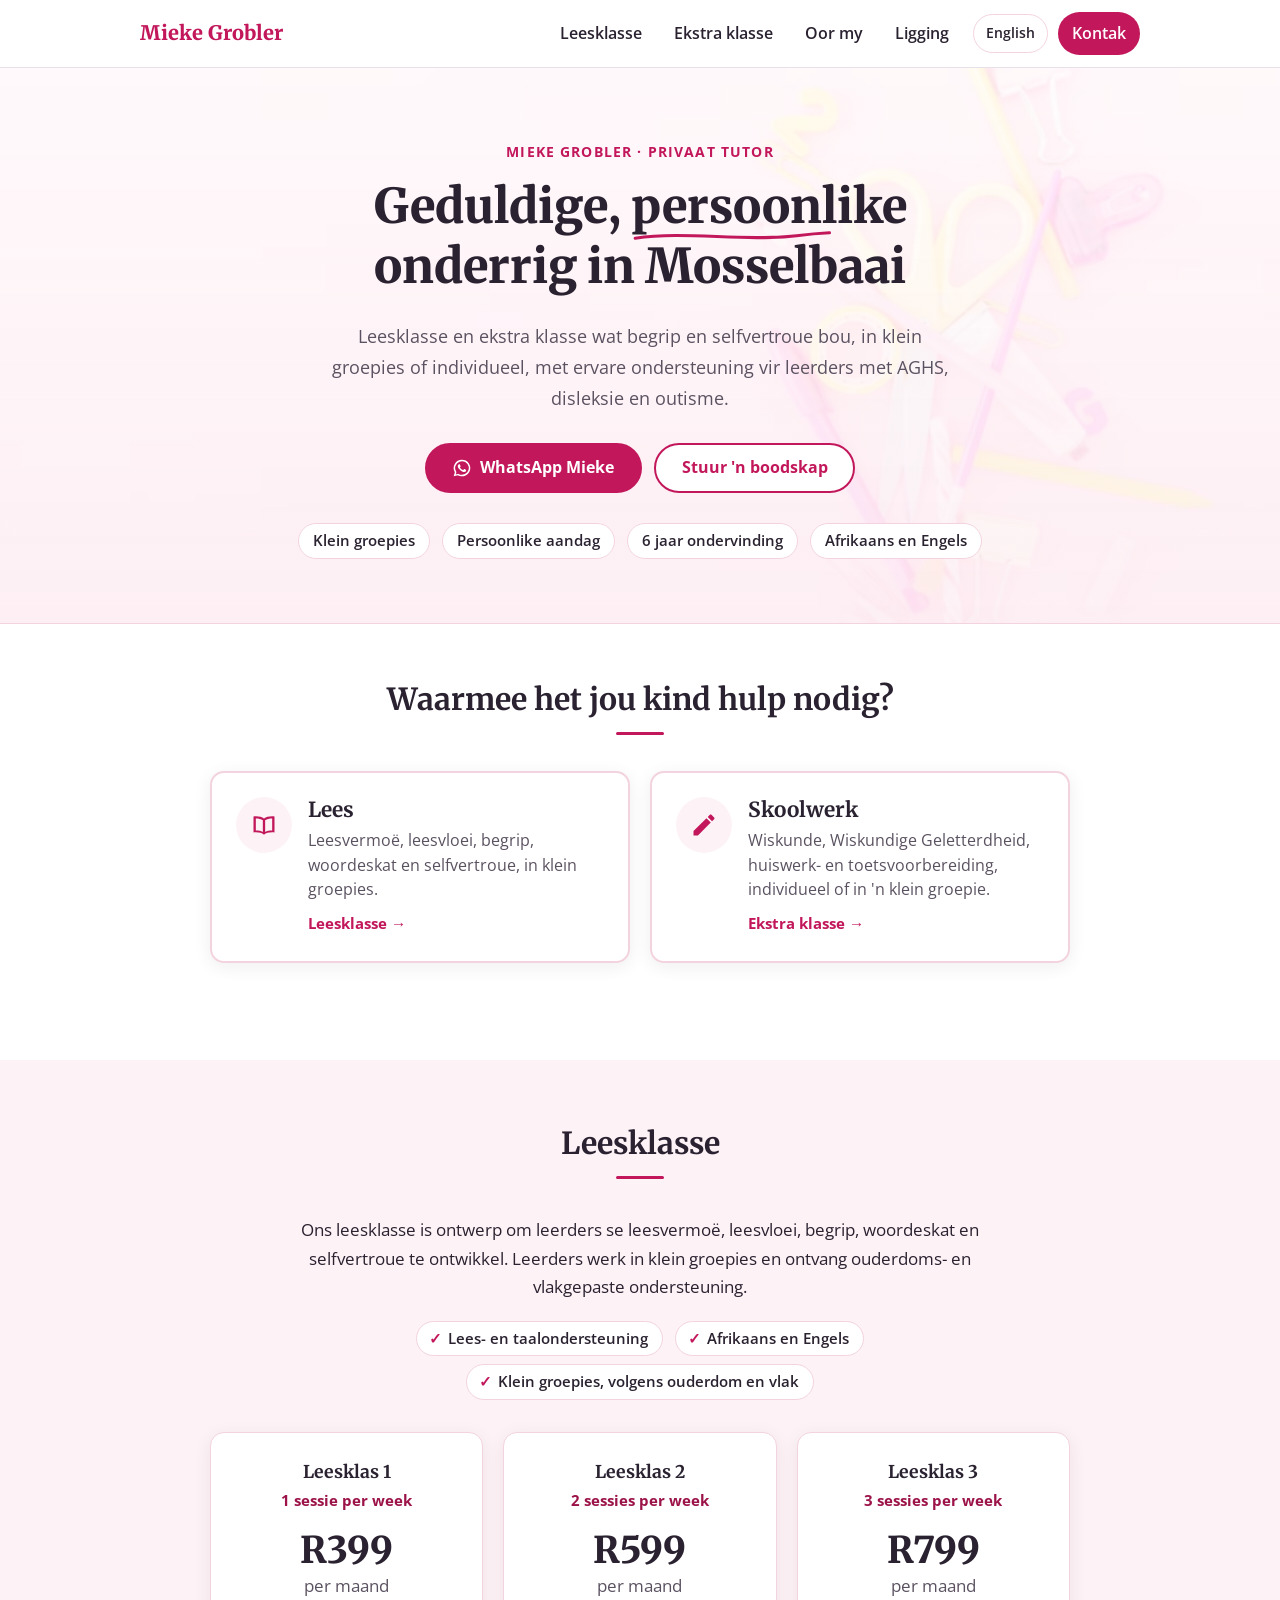
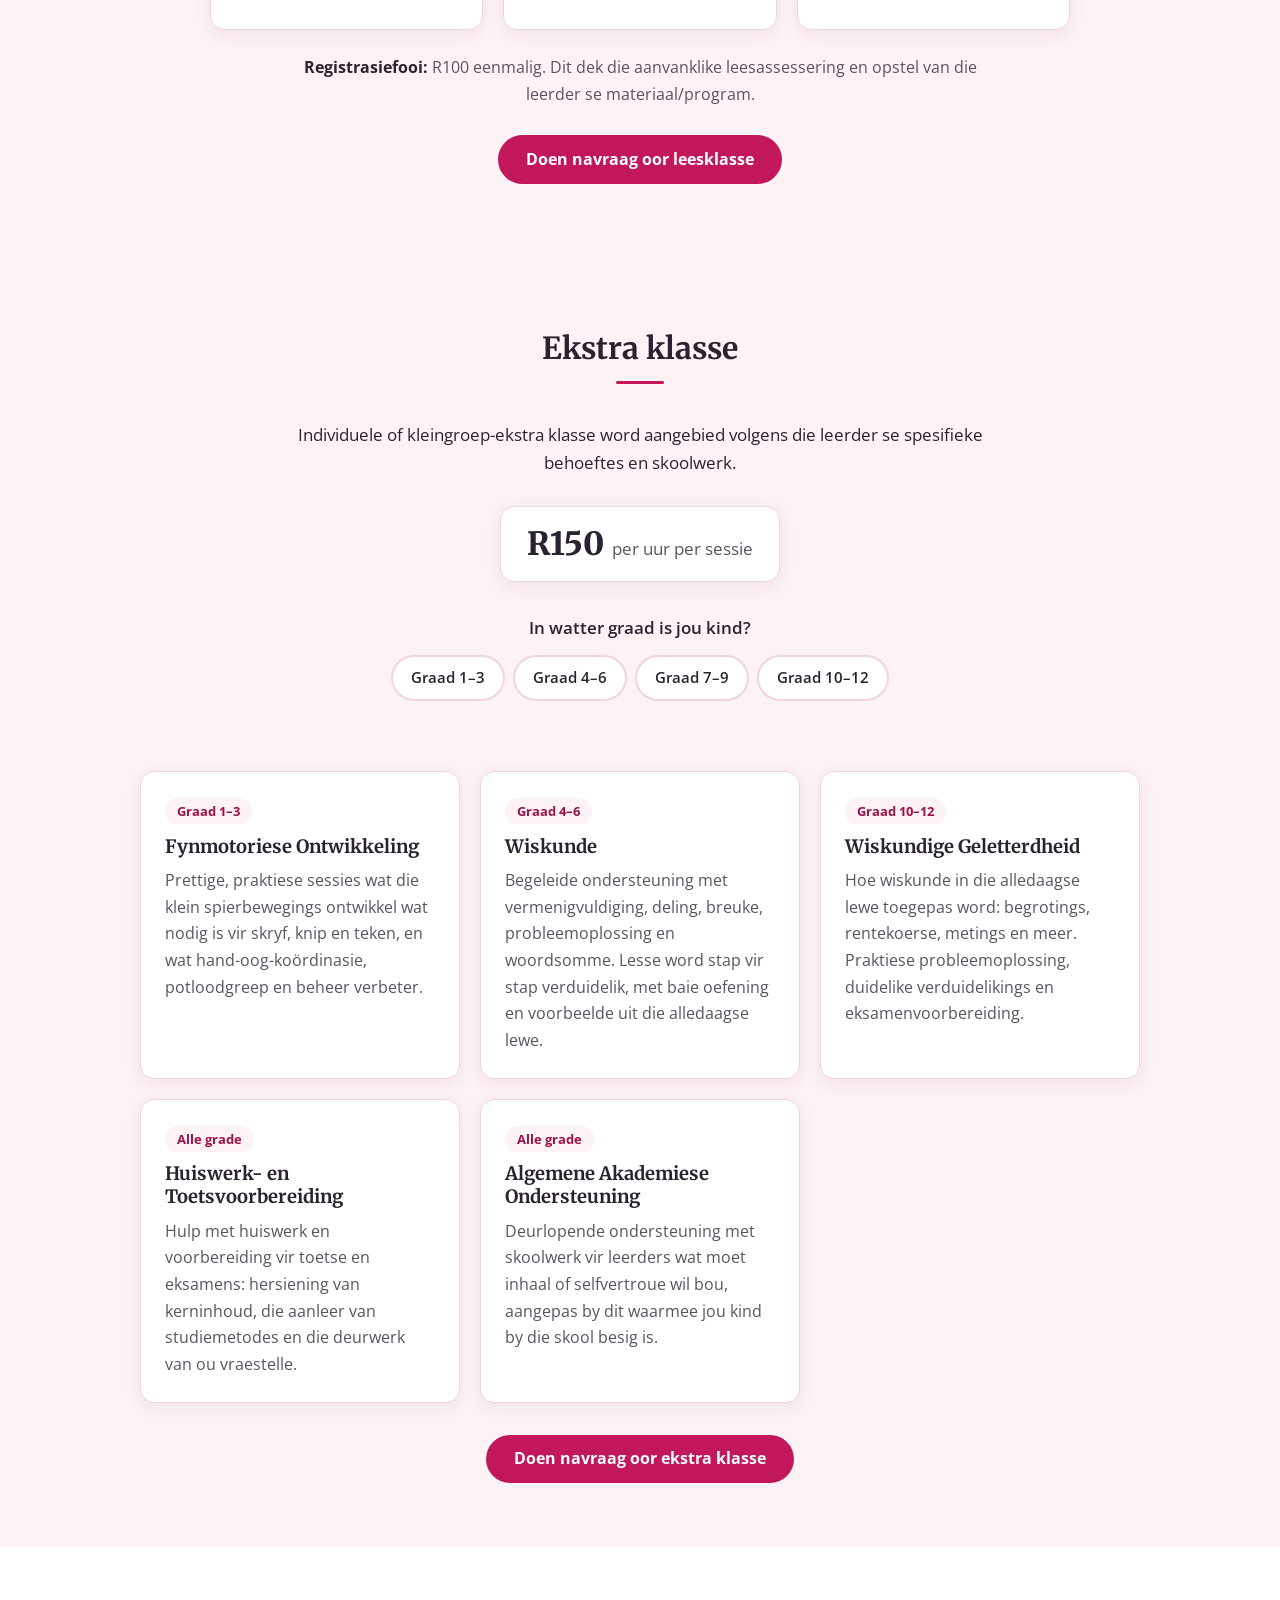
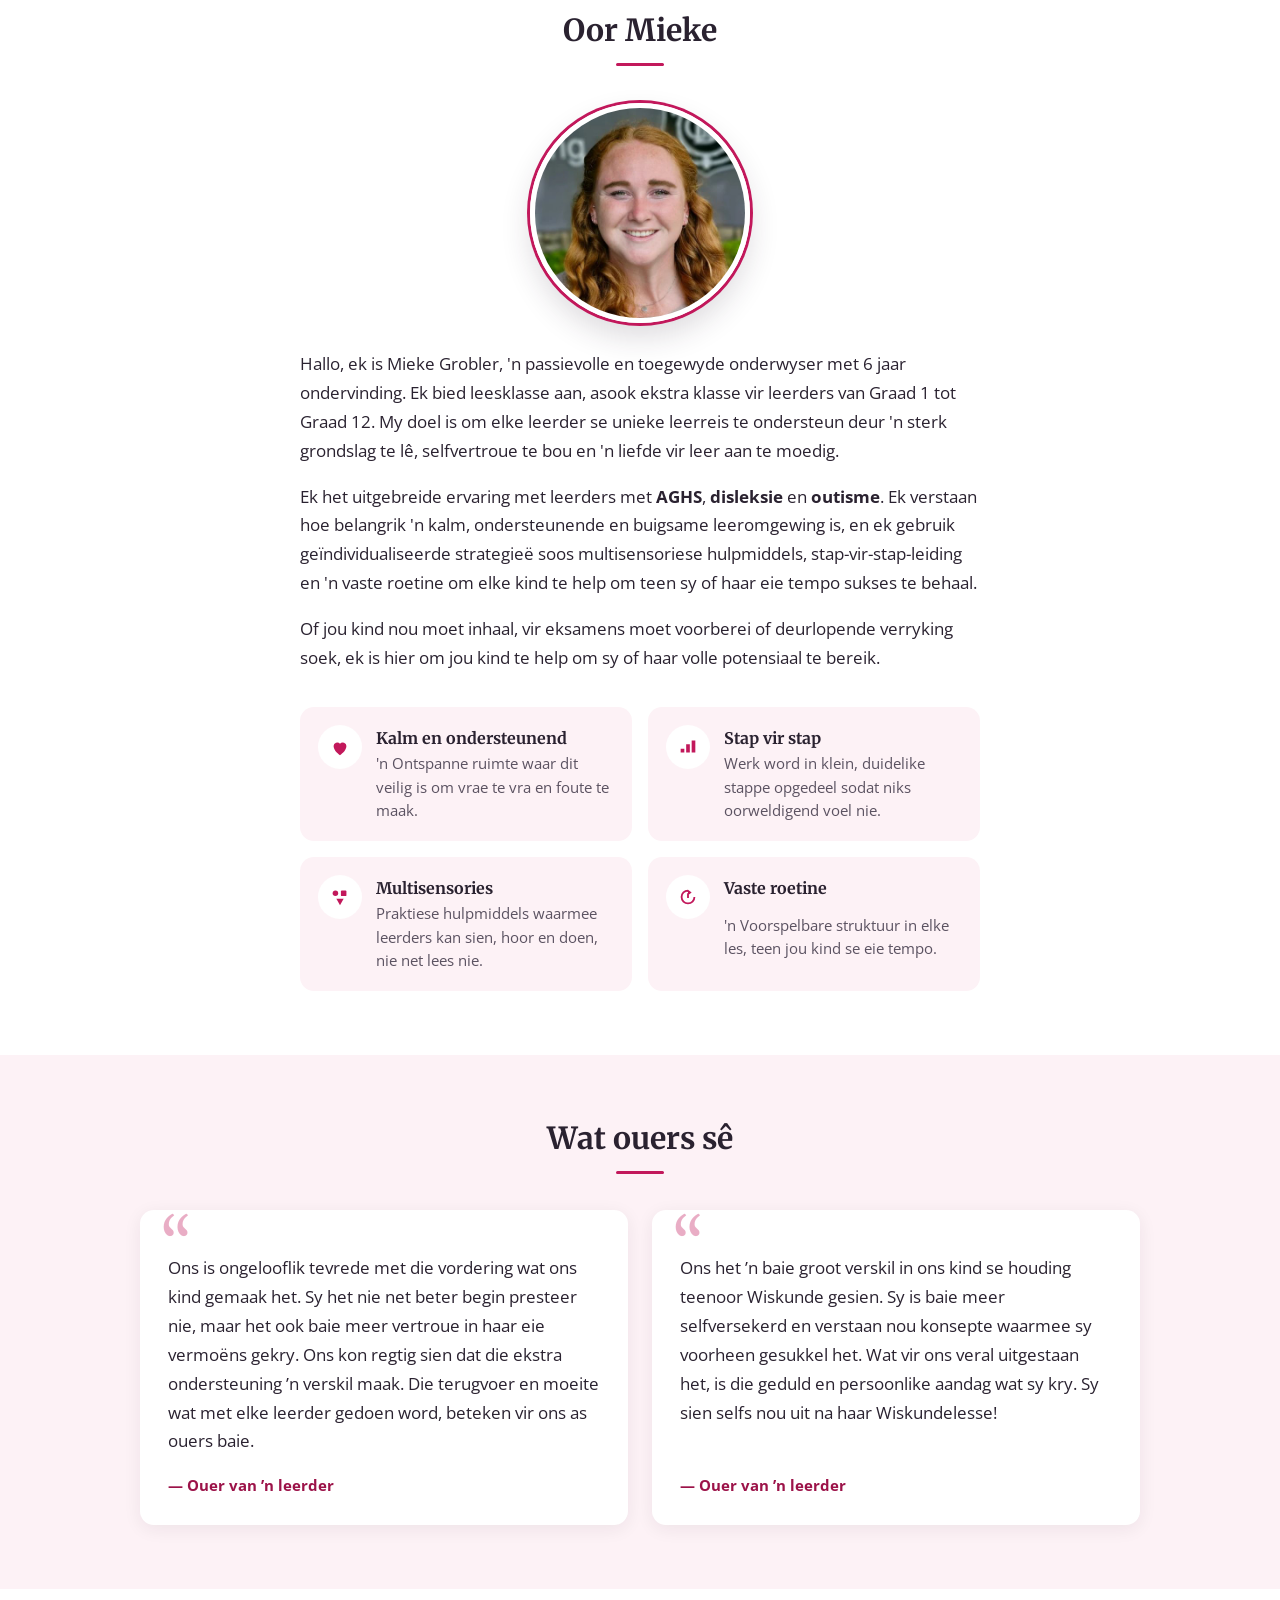
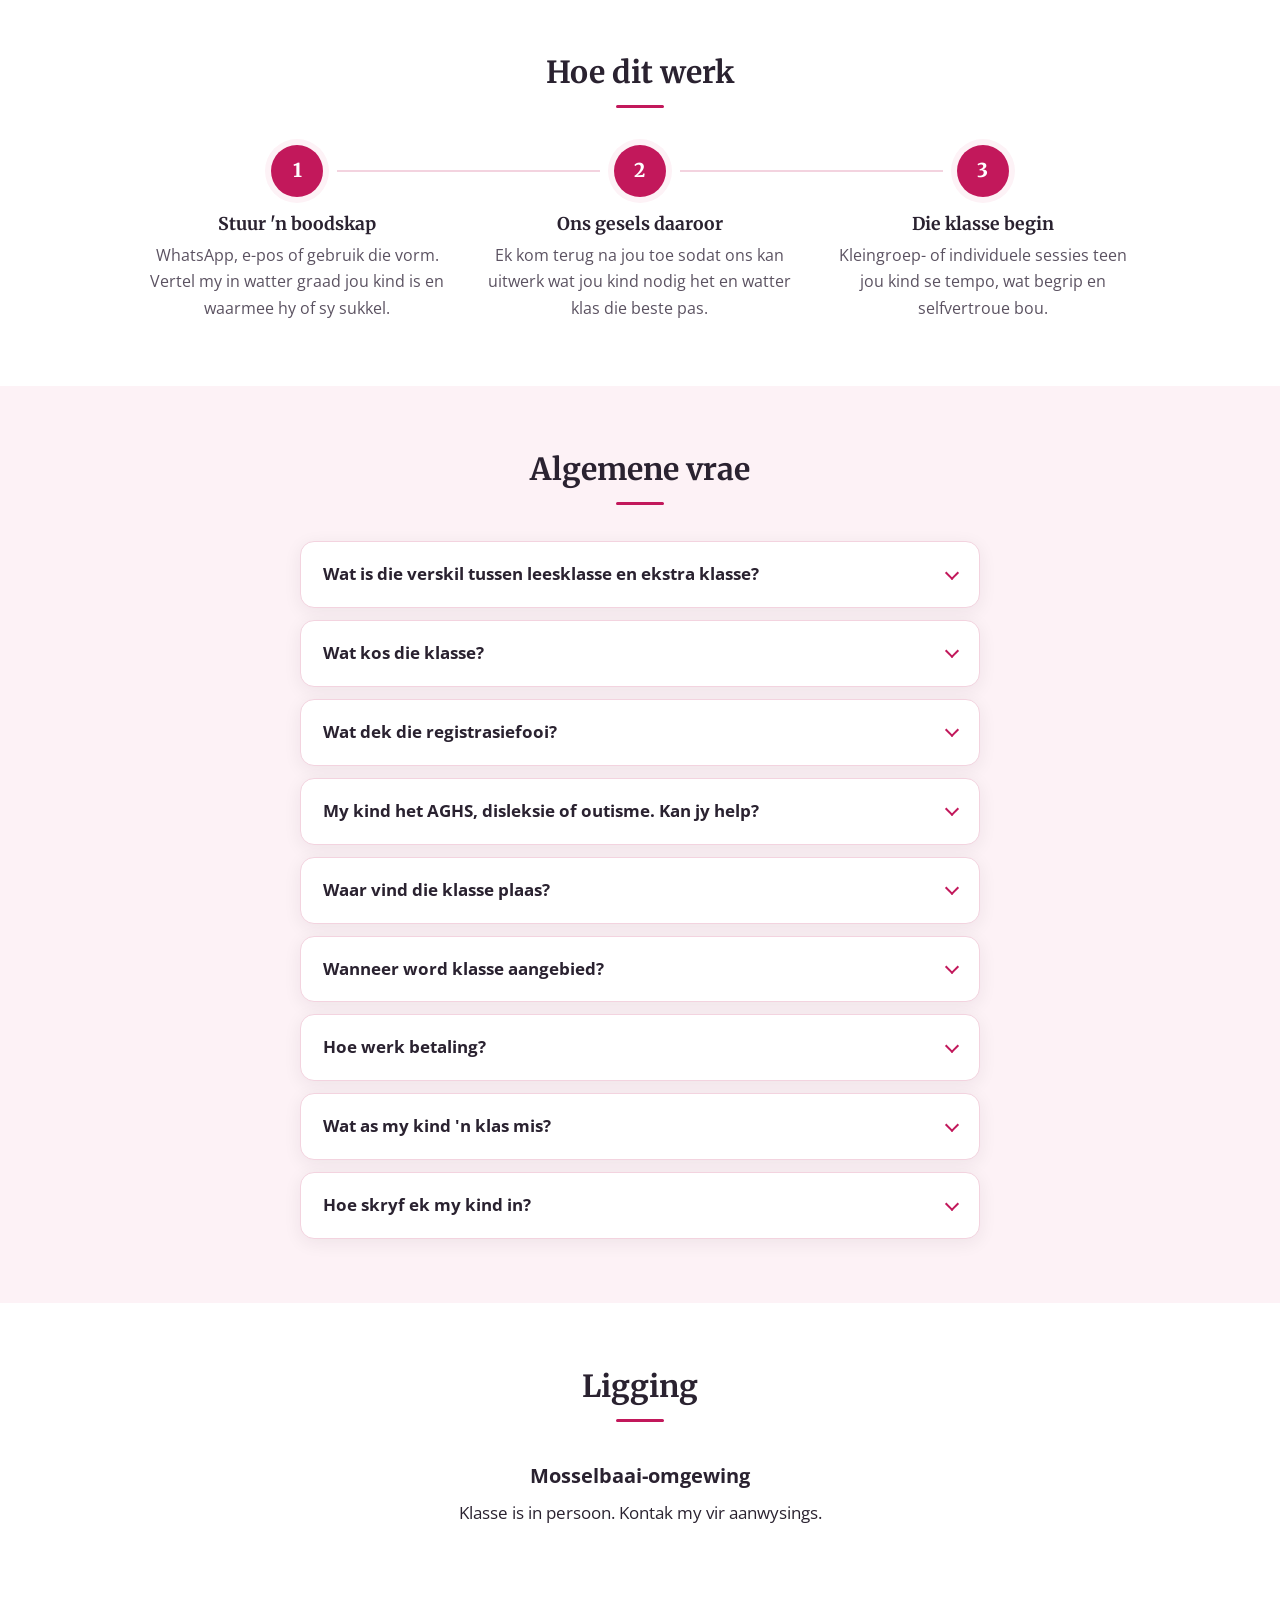
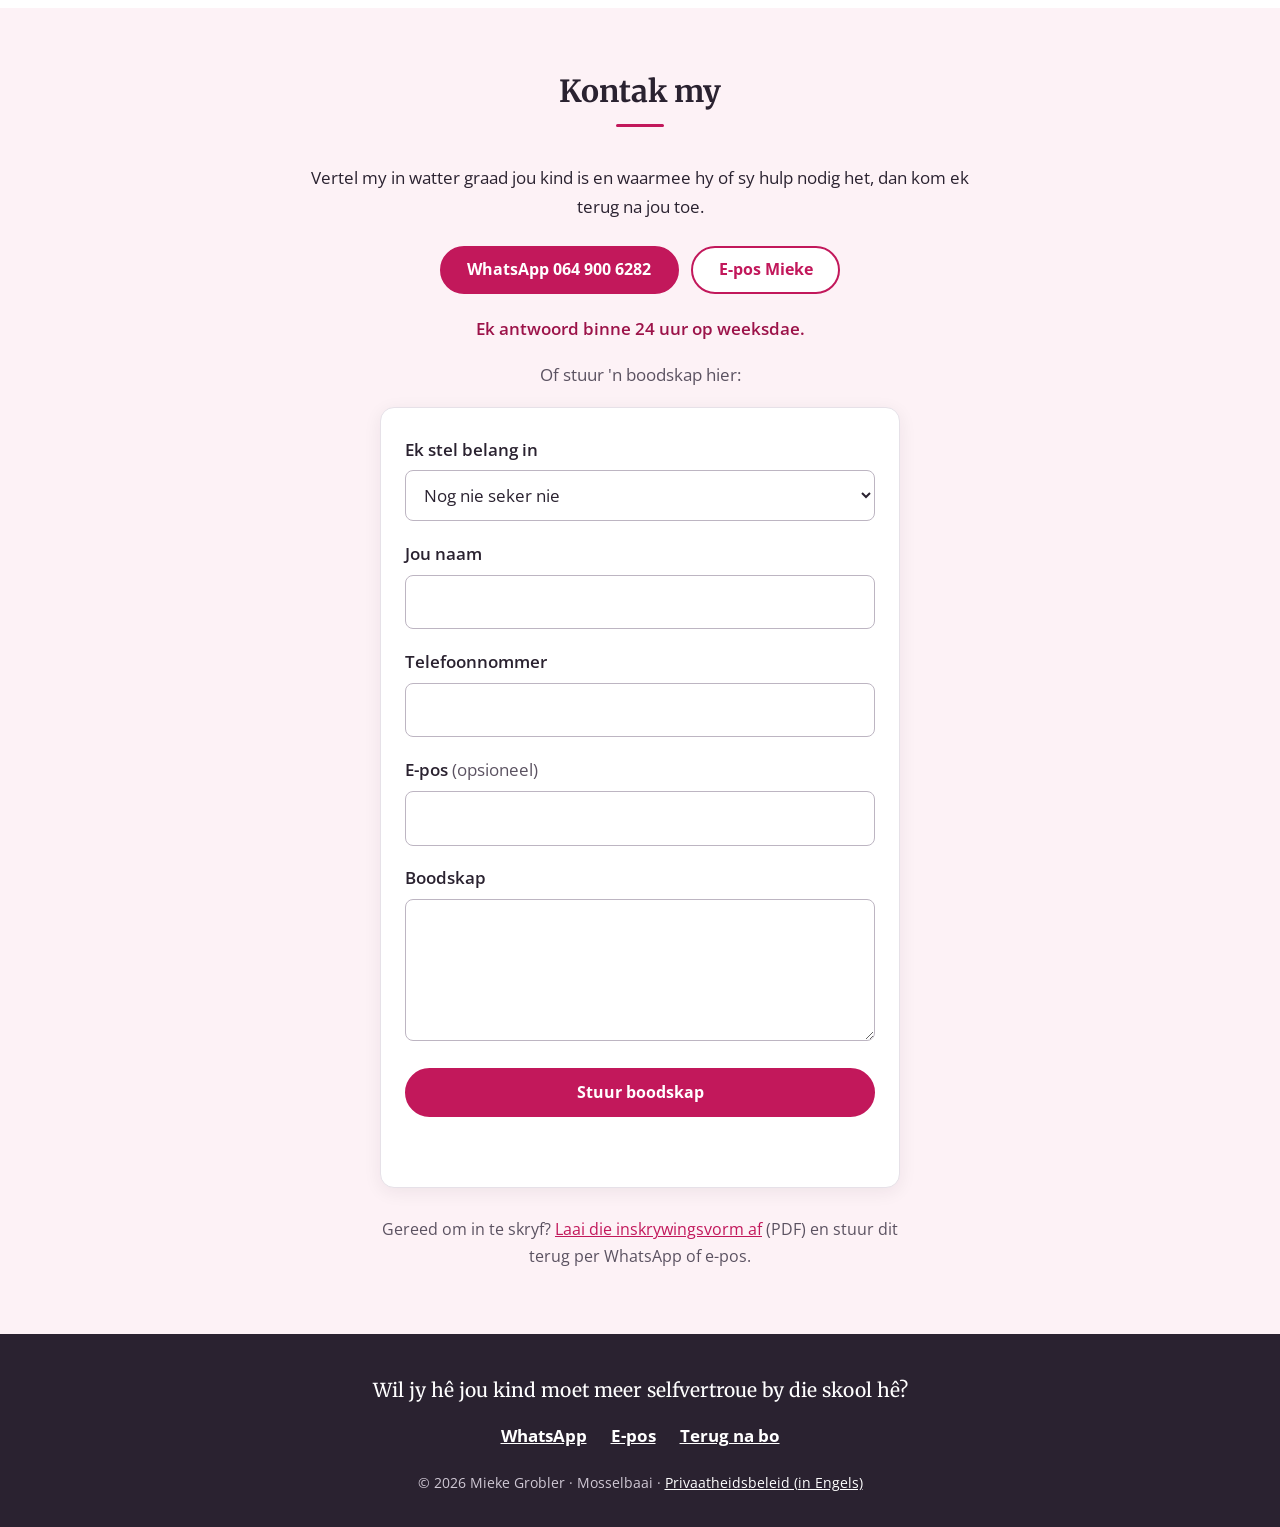
==== afrikaans.html @ 3e1ad32b "Rebuild site around reading classes and extra classes - Split services into reading classes and extr" ====
<!DOCTYPE html>
<html lang="af">
<head>
    <meta charset="UTF-8" />
    <meta name="viewport" content="width=device-width, initial-scale=1" />
    <title>Leesklasse en Ekstra Klasse in Mosselbaai | Mieke Grobler</title>
    <meta name="description" content="Leesklasse en ekstra klasse in Mosselbaai, in klein groepies of individueel: lees, Afrikaans, Engels, Wiskunde, Wiskundige Geletterdheid, huiswerk- en toetsvoorbereiding. Ervaring met AGHS, disleksie en outisme." />
    <meta property="og:type" content="website" />
    <meta property="og:title" content="Mieke Grobler | Leesklasse en Ekstra Klasse in Mosselbaai" />
    <meta property="og:description" content="Klein groepies, persoonlike aandag en leer met selfvertroue. Leesklasse vanaf R399 per maand, ekstra klasse R150 per uur." />
    <meta property="og:image" content="https://janvanriebeek.github.io/MiekeGroblerWebsite/mieke.jpg" />
    <meta property="og:locale" content="af_ZA" />
    <meta name="theme-color" content="#c2185b" />
    <script>document.documentElement.classList.add('js');</script>
    <link rel="preconnect" href="https://fonts.googleapis.com" />
    <link rel="preconnect" href="https://fonts.gstatic.com" crossorigin />
    <link href="https://fonts.googleapis.com/css2?family=Open+Sans:wght@400;600;700&family=Merriweather:wght@700;800&display=swap" rel="stylesheet" />
    <link rel="icon" href="data:image/svg+xml,%3Csvg xmlns='http://www.w3.org/2000/svg' viewBox='0 0 64 64'%3E%3Crect width='64' height='64' rx='14' fill='%23c2185b'/%3E%3Ctext x='32' y='45' font-family='Georgia,serif' font-size='38' font-weight='700' text-anchor='middle' fill='white'%3EM%3C/text%3E%3C/svg%3E" />
    <link rel="stylesheet" href="style.css" />
    <script type="application/ld+json">
    {
      "@context": "https://schema.org",
      "@type": "LocalBusiness",
      "name": "Mieke Grobler – Privaat Tutor",
      "description": "Leesklasse en ekstra klasse in Mosselbaai, met ondersteuning vir leerders met AGHS, disleksie en outisme.",
      "areaServed": "Mosselbaai",
      "address": { "@type": "PostalAddress", "addressLocality": "Mosselbaai", "addressRegion": "Wes-Kaap", "addressCountry": "ZA" },
      "telephone": "+27649006282",
      "email": "miekegrobler03@gmail.com",
      "image": "https://janvanriebeek.github.io/MiekeGroblerWebsite/mieke.jpg",
      "priceRange": "Ekstra klasse R150 per uur; leesklasse vanaf R399 per maand"
    }
    </script>
</head>
<body>

    <a class="skip-link" href="#main">Slaan oor na inhoud</a>

    <div id="notice" class="notice" role="status" hidden></div>

    <header class="site-header">
        <nav class="nav" aria-label="Hoof">
            <a class="nav-logo" href="#home">Mieke Grobler</a>
            <button class="nav-toggle" type="button" aria-expanded="false" aria-controls="nav-menu" aria-label="Kieslys">
                <span></span><span></span><span></span>
            </button>
            <ul id="nav-menu" class="nav-menu">
                <li><a href="#reading">Leesklasse</a></li>
                <li><a href="#extra">Ekstra klasse</a></li>
                <li><a href="#about">Oor my</a></li>
                <li><a href="#location">Ligging</a></li>
                <li><a class="lang-switch" href="index.html" lang="en" hreflang="en">English</a></li>
                <li><a class="nav-cta" href="#contact">Kontak</a></li>
            </ul>
        </nav>
    </header>

    <main id="main">

    <!-- Hero -->
    <section id="home" class="hero">
        <div class="hero-content">
            <p class="eyebrow hero-in">Mieke Grobler · Privaat Tutor</p>
            <h1 class="hero-in">Geduldige, <span class="mark">persoonlike<svg viewBox="0 0 200 12" preserveAspectRatio="none" aria-hidden="true"><path d="M3 8 C 40 2, 80 11, 120 6 S 180 4, 197 7" pathLength="1"/></svg></span> onderrig in Mosselbaai</h1>
            <p class="hero-lead hero-in">Leesklasse en ekstra klasse wat begrip en selfvertroue bou, in klein groepies of individueel, met ervare ondersteuning vir leerders met AGHS, disleksie en outisme.</p>
            <div class="hero-actions hero-in">
                <a class="btn btn-primary" data-wa href="https://wa.me/27649006282?text=Hallo%20Mieke%2C%20ek%20wil%20graag%20navraag%20doen%20oor%20klasse%20vir%20my%20kind." target="_blank" rel="noopener">
                    <svg class="icon" viewBox="0 0 24 24" aria-hidden="true"><path id="wa-path" fill="currentColor" d="M12 2a10 10 0 0 0-8.6 15.1L2 22l5-1.3A10 10 0 1 0 12 2Zm0 18.2a8.200 8.200 0 0 1-4.200-1.150l-.3-.18-3 .78.8-2.900-.2-.3A8.200 8.200 0 1 1 12 20.200Zm4.500-6.100c-.25-.120-1.460-.720-1.690-.800-.230-.080-.390-.120-.560.120-.160.250-.640.800-.780.970-.140.160-.290.180-.540.060a6.700 6.700 0 0 1-2-1.230 7.400 7.400 0 0 1-1.370-1.700c-.140-.250 0-.380.110-.500.110-.110.250-.290.370-.430.120-.140.160-.250.250-.410.080-.160.040-.310-.020-.430-.060-.120-.560-1.340-.760-1.840-.200-.480-.410-.420-.560-.420h-.480a.920.920 0 0 0-.660.310 2.800 2.800 0 0 0-.870 2.070c0 1.220.890 2.400 1.010 2.560.120.160 1.750 2.670 4.240 3.740.590.260 1.050.410 1.410.520.590.190 1.130.160 1.560.100.480-.070 1.460-.600 1.670-1.170.210-.580.210-1.070.140-1.170-.060-.110-.220-.170-.470-.290Z"/></svg>
                    WhatsApp Mieke
                </a>
                <a class="btn btn-secondary" href="#contact">Stuur 'n boodskap</a>
            </div>
            <ul class="hero-points hero-in">
                <li>Klein groepies</li>
                <li>Persoonlike aandag</li>
                <li>6 jaar ondervinding</li>
                <li>Afrikaans en Engels</li>
            </ul>
        </div>
    </section>

    <!-- Choose a path: reading classes or extra classes -->
    <section id="choose" class="section section-compact">
        <div class="container">
            <h2 class="reveal">Waarmee het jou kind hulp nodig?</h2>
            <div class="paths" role="group" aria-label="Waarmee het jou kind hulp nodig?">
                <button type="button" class="path reveal" data-path="reading" aria-pressed="false">
                    <span class="path-icon" aria-hidden="true"><svg viewBox="0 0 24 24"><path d="M12 6.500C10.300 5.200 8 4.500 5 4.500c-.800 0-1.500.100-2 .200v13.800c.500-.100 1.200-.200 2-.200 3 0 5.300.700 7 2 1.700-1.300 4-2 7-2 .800 0 1.500.100 2 .200V4.700c-.500-.100-1.200-.200-2-.200-3 0-5.300.700-7 2Zm-1 11.400c-1.600-.800-3.600-1.200-6-1.200V6.500c2.400 0 4.400.500 6 1.500v9.900Zm8-1.200c-2.400 0-4.400.400-6 1.200V8c1.600-1 3.600-1.500 6-1.500v10.200Z"/></svg></span>
                    <span class="path-title">Lees</span>
                    <span class="path-text">Leesvermoë, leesvloei, begrip, woordeskat en selfvertroue, in klein groepies.</span>
                    <span class="path-go">Leesklasse →</span>
                </button>
                <button type="button" class="path reveal" data-path="extra" aria-pressed="false">
                    <span class="path-icon" aria-hidden="true"><svg viewBox="0 0 24 24"><path d="M3 17.200V21h3.800L17.800 9.900l-3.700-3.700L3 17.200ZM20.700 7c.400-.400.400-1 0-1.400l-2.300-2.300c-.400-.400-1-.400-1.400 0l-1.800 1.800 3.700 3.700L20.700 7Z"/></svg></span>
                    <span class="path-title">Skoolwerk</span>
                    <span class="path-text">Wiskunde, Wiskundige Geletterdheid, huiswerk- en toetsvoorbereiding, individueel of in 'n klein groepie.</span>
                    <span class="path-go">Ekstra klasse →</span>
                </button>
            </div>
            <p class="paths-reset"><button type="button" id="path-reset" hidden>Wys albei opsies</button></p>
        </div>
    </section>

    <!-- Reading classes -->
    <section id="reading" class="section section-tint" data-service="reading">
        <div class="container">
            <h2 class="reveal">Leesklasse</h2>
            <div class="service-intro reveal">
                <p>Ons leesklasse is ontwerp om leerders se leesvermoë, leesvloei, begrip, woordeskat en selfvertroue te ontwikkel. Leerders werk in klein groepies en ontvang ouderdoms- en vlakgepaste ondersteuning.</p>
                <ul class="ticks">
                    <li>Lees- en taalondersteuning</li>
                    <li>Afrikaans en Engels</li>
                    <li>Klein groepies, volgens ouderdom en vlak</li>
                </ul>
            </div>
            <div class="plans">
                <article class="plan reveal">
                    <h3>Leesklas 1</h3>
                    <p class="plan-freq">1 sessie per week</p>
                    <p class="plan-price"><span class="price-amount">R399</span> per maand</p>
                </article>
                <article class="plan reveal">
                    <h3>Leesklas 2</h3>
                    <p class="plan-freq">2 sessies per week</p>
                    <p class="plan-price"><span class="price-amount">R599</span> per maand</p>
                </article>
                <article class="plan reveal">
                    <h3>Leesklas 3</h3>
                    <p class="plan-freq">3 sessies per week</p>
                    <p class="plan-price"><span class="price-amount">R799</span> per maand</p>
                </article>
            </div>
            <p class="fee-note reveal"><strong>Registrasiefooi:</strong> R100 eenmalig. Dit dek die aanvanklike leesassessering en opstel van die leerder se materiaal/program.</p>
            <p class="center"><a class="btn btn-primary" href="#contact" data-enquire="reading">Doen navraag oor leesklasse</a></p>
        </div>
    </section>

    <!-- Extra classes -->
    <section id="extra" class="section section-tint" data-service="extra">
        <div class="container">
            <h2 class="reveal">Ekstra klasse</h2>
            <div class="service-intro reveal">
                <p>Individuele of kleingroep-ekstra klasse word aangebied volgens die leerder se spesifieke behoeftes en skoolwerk.</p>
                <p class="rate"><span class="price-amount">R150</span> per uur per sessie</p>
            </div>
            <div class="grade-picker reveal" role="group" aria-label="Kies jou kind se graad">
                <p id="grade-prompt">In watter graad is jou kind?</p>
                <div class="grade-chips">
                    <button type="button" class="chip" data-grade="1-3" aria-pressed="false">Graad 1–3</button>
                    <button type="button" class="chip" data-grade="4-6" aria-pressed="false">Graad 4–6</button>
                    <button type="button" class="chip" data-grade="7-9" aria-pressed="false">Graad 7–9</button>
                    <button type="button" class="chip" data-grade="10-12" aria-pressed="false">Graad 10–12</button>
                </div>
                <p id="grade-result" class="grade-result" role="status" aria-live="polite"></p>
            </div>
            <div class="card-grid">
                <article class="card reveal" data-grades="1-3">
                    <p class="card-tag">Graad 1–3</p>
                    <h3>Fynmotoriese Ontwikkeling</h3>
                    <p>Prettige, praktiese sessies wat die klein spierbewegings ontwikkel wat nodig is vir skryf, knip en teken, en wat hand-oog-koördinasie, potloodgreep en beheer verbeter.</p>
                </article>
                <article class="card reveal" data-grades="4-6">
                    <p class="card-tag">Graad 4–6</p>
                    <h3>Wiskunde</h3>
                    <p>Begeleide ondersteuning met vermenigvuldiging, deling, breuke, probleemoplossing en woordsomme. Lesse word stap vir stap verduidelik, met baie oefening en voorbeelde uit die alledaagse lewe.</p>
                </article>
                <article class="card reveal" data-grades="10-12">
                    <p class="card-tag">Graad 10–12</p>
                    <h3>Wiskundige Geletterdheid</h3>
                    <p>Hoe wiskunde in die alledaagse lewe toegepas word: begrotings, rentekoerse, metings en meer. Praktiese probleemoplossing, duidelike verduidelikings en eksamenvoorbereiding.</p>
                </article>
                <article class="card reveal" data-grades="all">
                    <p class="card-tag">Alle grade</p>
                    <h3>Huiswerk- en Toetsvoorbereiding</h3>
                    <p>Hulp met huiswerk en voorbereiding vir toetse en eksamens: hersiening van kerninhoud, die aanleer van studiemetodes en die deurwerk van ou vraestelle.</p>
                </article>
                <article class="card reveal" data-grades="all">
                    <p class="card-tag">Alle grade</p>
                    <h3>Algemene Akademiese Ondersteuning</h3>
                    <p>Deurlopende ondersteuning met skoolwerk vir leerders wat moet inhaal of selfvertroue wil bou, aangepas by dit waarmee jou kind by die skool besig is.</p>
                </article>
            </div>
            <p class="center service-cta"><a class="btn btn-primary" href="#contact" data-enquire="extra">Doen navraag oor ekstra klasse</a></p>
        </div>
    </section>

    <!-- About -->
    <section id="about" class="section">
        <div class="container narrow">
            <h2 class="reveal">Oor Mieke</h2>
            <img class="about-photo reveal" src="mieke.jpg" alt="Mieke Grobler" width="220" height="220">
            <p class="reveal">Hallo, ek is Mieke Grobler, 'n passievolle en toegewyde onderwyser met 6 jaar ondervinding. Ek bied leesklasse aan, asook ekstra klasse vir leerders van Graad 1 tot Graad 12. My doel is om elke leerder se unieke leerreis te ondersteun deur 'n sterk grondslag te lê, selfvertroue te bou en 'n liefde vir leer aan te moedig.</p>
            <p class="reveal">Ek het uitgebreide ervaring met leerders met <strong>AGHS</strong>, <strong>disleksie</strong> en <strong>outisme</strong>. Ek verstaan hoe belangrik 'n kalm, ondersteunende en buigsame leeromgewing is, en ek gebruik geïndividualiseerde strategieë soos multisensoriese hulpmiddels, stap-vir-stap-leiding en 'n vaste roetine om elke kind te help om teen sy of haar eie tempo sukses te behaal.</p>
            <p class="reveal">Of jou kind nou moet inhaal, vir eksamens moet voorberei of deurlopende verryking soek, ek is hier om jou kind te help om sy of haar volle potensiaal te bereik.</p>
            <ul class="approach">
                <li class="reveal"><span class="approach-icon" aria-hidden="true"><svg viewBox="0 0 24 24"><path d="M12 21s-7-4.400-7-10a4 4 0 0 1 7-2.600A4 4 0 0 1 19 11c0 5.600-7 10-7 10Z"/></svg></span><strong>Kalm en ondersteunend</strong><span>'n Ontspanne ruimte waar dit veilig is om vrae te vra en foute te maak.</span></li>
                <li class="reveal"><span class="approach-icon" aria-hidden="true"><svg viewBox="0 0 24 24"><path d="M4 18h4v-4H4v4Zm6 0h4V9h-4v9Zm6 0h4V5h-4v13Z"/></svg></span><strong>Stap vir stap</strong><span>Werk word in klein, duidelike stappe opgedeel sodat niks oorweldigend voel nie.</span></li>
                <li class="reveal"><span class="approach-icon" aria-hidden="true"><svg viewBox="0 0 24 24"><circle cx="7" cy="8" r="3"/><rect x="13" y="5" width="6" height="6" rx="1"/><path d="M12 21l-4-7h8l-4 7Z"/></svg></span><strong>Multisensories</strong><span>Praktiese hulpmiddels waarmee leerders kan sien, hoor en doen, nie net lees nie.</span></li>
                <li class="reveal"><span class="approach-icon" aria-hidden="true"><svg viewBox="0 0 24 24"><path d="M12 4a8 8 0 1 0 8 8h-2a6 6 0 1 1-6-6V4Zm0 0 4 3-4 3V4Zm-1 4h2v5h-2V8Z"/></svg></span><strong>Vaste roetine</strong><span>'n Voorspelbare struktuur in elke les, teen jou kind se eie tempo.</span></li>
            </ul>
            <!-- QUALIFICATIONS: add more real details here once confirmed, e.g.
                 <ul class="credentials">
                     <li>Qualification and institution</li>
                     <li>SACE registration / police clearance</li>
                 </ul> -->
        </div>
    </section>

    <!-- Testimonials -->
    <section id="testimonials" class="section section-tint">
        <div class="container">
            <h2 class="reveal">Wat ouers sê</h2>
            <div class="quotes">
                <figure class="quote reveal">
                    <blockquote>Ons is ongelooflik tevrede met die vordering wat ons kind gemaak het. Sy het nie net beter begin presteer nie, maar het ook baie meer vertroue in haar eie vermoëns gekry. Ons kon regtig sien dat die ekstra ondersteuning ’n verskil maak. Die terugvoer en moeite wat met elke leerder gedoen word, beteken vir ons as ouers baie.</blockquote>
                    <figcaption>Ouer van ’n leerder</figcaption>
                </figure>
                <figure class="quote reveal">
                    <blockquote>Ons het ’n baie groot verskil in ons kind se houding teenoor Wiskunde gesien. Sy is baie meer selfversekerd en verstaan nou konsepte waarmee sy voorheen gesukkel het. Wat vir ons veral uitgestaan het, is die geduld en persoonlike aandag wat sy kry. Sy sien selfs nou uit na haar Wiskundelesse!</blockquote>
                    <figcaption>Ouer van ’n leerder</figcaption>
                </figure>
            </div>
        </div>
    </section>

    <!-- How it works -->
    <section id="how" class="section">
        <div class="container">
            <h2 class="reveal">Hoe dit werk</h2>
            <ol class="steps">
                <li class="reveal"><span class="step-num" aria-hidden="true">1</span><h3>Stuur 'n boodskap</h3><p>WhatsApp, e-pos of gebruik die vorm. Vertel my in watter graad jou kind is en waarmee hy of sy sukkel.</p></li>
                <li class="reveal"><span class="step-num" aria-hidden="true">2</span><h3>Ons gesels daaroor</h3><p>Ek kom terug na jou toe sodat ons kan uitwerk wat jou kind nodig het en watter klas die beste pas.</p></li>
                <li class="reveal"><span class="step-num" aria-hidden="true">3</span><h3>Die klasse begin</h3><p>Kleingroep- of individuele sessies teen jou kind se tempo, wat begrip en selfvertroue bou.</p></li>
            </ol>
        </div>
    </section>

    <!-- FAQ -->
    <section id="faq" class="section section-tint">
        <div class="container narrow">
            <h2 class="reveal">Algemene vrae</h2>
            <div class="faq">
                <details class="faq-item reveal">
                    <summary>Wat is die verskil tussen leesklasse en ekstra klasse?</summary>
                    <p>Leesklasse fokus op lees self: leesvermoë, leesvloei, begrip, woordeskat en selfvertroue, in klein groepies, in Afrikaans en Engels. Ekstra klasse help met skoolwerk soos Wiskunde, Wiskundige Geletterdheid, huiswerk- en toetsvoorbereiding, individueel of in 'n klein groepie.</p>
                </details>
                <details class="faq-item reveal">
                    <summary>Wat kos die klasse?</summary>
                    <p>Leesklasse kos R399, R599 of R799 per maand vir 1, 2 of 3 sessies per week, plus 'n eenmalige registrasiefooi van R100. Ekstra klasse kos R150 per uur per sessie.</p>
                </details>
                <details class="faq-item reveal">
                    <summary>Wat dek die registrasiefooi?</summary>
                    <p>Die eenmalige fooi van R100 geld vir leesklasse. Dit dek die aanvanklike leesassessering en die opstel van jou kind se materiaal en program.</p>
                </details>
                <details class="faq-item reveal">
                    <summary>My kind het AGHS, disleksie of outisme. Kan jy help?</summary>
                    <p>Ja. Ek het uitgebreide ervaring met leerders met AGHS, disleksie en outisme, en ek gebruik 'n kalm omgewing, multisensoriese hulpmiddels, stap-vir-stap-leiding en 'n vaste roetine.</p>
                </details>
                <details class="faq-item reveal">
                    <summary>Waar vind die klasse plaas?</summary>
                    <p>Klasse is in persoon in die Mosselbaai-omgewing. Kontak my, dan stuur ek aanwysings.</p>
                </details>
                <details class="faq-item reveal">
                    <summary>Wanneer word klasse aangebied?</summary>
                    <p>Klasse word Maandag tot Vrydag in die middae en Saterdagoggende aangebied. Presiese dae en tye word met elke gesin gereël.</p>
                </details>
                <details class="faq-item reveal">
                    <summary>Hoe werk betaling?</summary>
                    <p>Leesklasse word maandeliks vooruit betaal en ekstra klasse per sessie, per EFT of kontant. Bankbesonderhede word gestuur wanneer jy inskryf.</p>
                </details>
                <details class="faq-item reveal">
                    <summary>Wat as my kind 'n klas mis?</summary>
                    <p>Laat weet my asseblief minstens 24 uur vooraf. Met kennisgewing reël ons waar moontlik 'n inhaalklas.</p>
                </details>
                <details class="faq-item reveal">
                    <summary>Hoe skryf ek my kind in?</summary>
                    <p>Stuur 'n boodskap per WhatsApp, e-pos of die vorm hier onder. Sodra ons op die regte klas besluit het, <a href="inskrywingsvorm.pdf" download>laai die inskrywingsvorm af</a>, vul dit in en stuur dit terug per WhatsApp of e-pos.</p>
                </details>
            </div>
        </div>
    </section>

    <!-- Location -->
    <section id="location" class="section">
        <div class="container narrow center">
            <h2 class="reveal">Ligging</h2>
            <p class="location-name reveal">Mosselbaai-omgewing</p>
            <p>Klasse is in persoon. Kontak my vir aanwysings.</p>
        </div>
    </section>

    <!-- Contact -->
    <section id="contact" class="section section-tint">
        <div class="container narrow">
            <h2 class="reveal">Kontak my</h2>
            <p class="center">Vertel my in watter graad jou kind is en waarmee hy of sy hulp nodig het, dan kom ek terug na jou toe.</p>
            <div class="contact-quick reveal">
                <a class="btn btn-primary" data-wa href="https://wa.me/27649006282?text=Hallo%20Mieke%2C%20ek%20wil%20graag%20navraag%20doen%20oor%20klasse%20vir%20my%20kind." target="_blank" rel="noopener">WhatsApp 064 900 6282</a>
                <a class="btn btn-secondary" href="mailto:miekegrobler03@gmail.com">E-pos Mieke</a>
            </div>
            <p id="reply-hours" class="center reply-hours" hidden></p>
            <p class="center form-intro">Of stuur 'n boodskap hier:</p>
            <form id="contact-form" class="contact-form reveal" action="https://formspree.io/f/xblynzdd" method="POST">
                <div class="form-group">
                    <label for="service">Ek stel belang in</label>
                    <select id="service" name="service">
                        <option value="Nog nie seker nie">Nog nie seker nie</option>
                        <option value="Leesklasse" data-path="reading">Leesklasse</option>
                        <option value="Ekstra klasse" data-path="extra">Ekstra klasse</option>
                    </select>
                </div>
                <div class="form-group">
                    <label for="name">Jou naam</label>
                    <input type="text" id="name" name="name" autocomplete="name" required>
                </div>
                <div class="form-group">
                    <label for="phone">Telefoonnommer</label>
                    <input type="tel" id="phone" name="phone" autocomplete="tel" inputmode="tel" required>
                </div>
                <div class="form-group">
                    <label for="email">E-pos <span class="optional">(opsioneel)</span></label>
                    <input type="email" id="email" name="email" autocomplete="email">
                </div>
                <div class="form-group">
                    <label for="message">Boodskap</label>
                    <textarea id="message" name="message" rows="4" required></textarea>
                </div>
                <input type="hidden" name="_subject" value="Nuwe navraag vanaf die Mieke Grobler-webwerf (Afrikaans)">
                <button type="submit" class="btn btn-primary">Stuur boodskap</button>
                <p id="form-status" class="form-status" role="status" aria-live="polite"></p>
            </form>
            <p class="center enrol-note">Gereed om in te skryf? <a href="inskrywingsvorm.pdf" download>Laai die inskrywingsvorm af</a> (PDF) en stuur dit terug per WhatsApp of e-pos.</p>
        </div>
    </section>

    </main>

    <a class="wa-float" data-wa href="https://wa.me/27649006282?text=Hallo%20Mieke%2C%20ek%20wil%20graag%20navraag%20doen%20oor%20klasse%20vir%20my%20kind." target="_blank" rel="noopener" aria-label="WhatsApp Mieke">
        <svg viewBox="0 0 24 24" aria-hidden="true"><use href="#wa-path"/></svg>
    </a>

    <footer class="site-footer">
        <p class="footer-cta">Wil jy hê jou kind moet meer selfvertroue by die skool hê?</p>
        <p class="footer-links">
            <a href="https://wa.me/27649006282" target="_blank" rel="noopener">WhatsApp</a>
            <a href="mailto:miekegrobler03@gmail.com">E-pos</a>
            <a href="#home">Terug na bo</a>
        </p>
        <p class="footer-small">&copy; 2026 Mieke Grobler · Mosselbaai · <a href="privacy.html">Privaatheidsbeleid (in Engels)</a></p>
    </footer>

    <script src="settings.js"></script>
    <script src="site.js"></script>
</body>
</html>
---- style.css ----
/* Mieke Grobler | Private Tutor */

:root {
    --pink: #c2185b;          /* brand accent: buttons, links, small highlights */
    --pink-dark: #9c1349;
    --blush: #fdf2f6;         /* soft tinted section background */
    --blush-border: #f3d3df;
    --text: #2a2230;
    --text-soft: #5b5261;
    --white: #fff;
    --border: #e6e1e8;
    --radius: 14px;
    --shadow: 0 4px 18px rgba(42, 34, 48, 0.07);
}

*, *::before, *::after { box-sizing: border-box; }

html { scroll-behavior: smooth; scroll-padding-top: 76px; }

body {
    margin: 0;
    background: var(--white);
    color: var(--text);
    font-family: 'Open Sans', Arial, sans-serif;
    font-size: 1.0625rem;
    line-height: 1.7;
    -webkit-font-smoothing: antialiased;
}

h1, h2, h3 {
    font-family: 'Merriweather', Georgia, serif;
    line-height: 1.25;
    margin: 0 0 0.6em;
    text-wrap: balance;
}

p { margin: 0 0 1em; }

a { color: var(--pink); }
a:hover { color: var(--pink-dark); }

:focus-visible { outline: 3px solid var(--pink); outline-offset: 3px; }

.skip-link {
    position: absolute;
    left: -9999px;
    top: 0;
    background: var(--text);
    color: var(--white);
    padding: 0.6em 1em;
    z-index: 200;
}
.skip-link:focus { left: 0; }

.container { max-width: 1040px; margin: 0 auto; padding: 0 20px; }
.container.narrow { max-width: 720px; }
.center { text-align: center; }

/* --- Header and navigation --- */
.site-header {
    position: sticky;
    top: 0;
    z-index: 100;
    background: rgba(255, 255, 255, 0.94);
    backdrop-filter: blur(8px);
    border-bottom: 1px solid var(--border);
}

.nav {
    position: relative;
    display: flex;
    align-items: center;
    justify-content: space-between;
    max-width: 1040px;
    margin: 0 auto;
    padding: 12px 20px;
}

.nav-logo {
    font-family: 'Merriweather', Georgia, serif;
    font-weight: 800;
    font-size: 1.25rem;
    color: var(--pink);
    text-decoration: none;
}

.nav-menu {
    display: flex;
    align-items: center;
    gap: 4px;
    list-style: none;
    margin: 0;
    padding: 0;
}

.nav-menu a {
    display: block;
    padding: 8px 14px;
    border-radius: 999px;
    color: var(--text);
    font-weight: 600;
    font-size: 0.98rem;
    text-decoration: none;
}
.nav-menu a:hover { background: var(--blush); color: var(--pink-dark); }

.nav-menu a.nav-cta { background: var(--pink); color: var(--white); margin-left: 6px; }
.nav-menu a.nav-cta:hover { background: var(--pink-dark); color: var(--white); }

.nav-menu a.lang-switch { border: 1.5px solid var(--blush-border); font-size: 0.9rem; padding: 6px 12px; margin-left: 6px; }
.nav-menu a.lang-switch:hover { border-color: var(--pink); }

.nav-toggle {
    display: none;
    width: 44px;
    height: 44px;
    padding: 10px;
    background: none;
    border: 1px solid var(--border);
    border-radius: 10px;
    cursor: pointer;
}
.nav-toggle span {
    display: block;
    height: 2px;
    margin: 5px 0;
    background: var(--text);
    border-radius: 2px;
}

/* --- Buttons --- */
.btn {
    display: inline-flex;
    align-items: center;
    justify-content: center;
    gap: 0.5em;
    padding: 0.8em 1.6em;
    border-radius: 999px;
    border: 2px solid var(--pink);
    font-family: inherit;
    font-size: 1rem;
    font-weight: 700;
    line-height: 1.2;
    text-decoration: none;
    cursor: pointer;
    transition: background 0.15s ease, color 0.15s ease, border-color 0.15s ease;
}
.btn-primary { background: var(--pink); color: var(--white); }
.btn-primary:hover { background: var(--pink-dark); border-color: var(--pink-dark); color: var(--white); }
.btn-secondary { background: var(--white); color: var(--pink); }
.btn-secondary:hover { background: var(--blush); color: var(--pink-dark); }
.btn[disabled] { opacity: 0.6; cursor: default; }
.icon { width: 1.25em; height: 1.25em; flex: none; }

/* --- Hero --- */
.hero {
    background:
        linear-gradient(rgba(255, 255, 255, 0.86), rgba(253, 242, 246, 0.92)),
        url('heap-nice-stationery_23-2147864663.avif') center / cover no-repeat;
    border-bottom: 1px solid var(--blush-border);
    padding: 72px 20px 64px;
    text-align: center;
}
.hero-content { max-width: 760px; margin: 0 auto; }

.eyebrow {
    color: var(--pink);
    font-weight: 700;
    font-size: 0.9rem;
    letter-spacing: 0.08em;
    text-transform: uppercase;
    margin-bottom: 0.8em;
}

.hero h1 { font-size: clamp(2rem, 5vw, 3rem); font-weight: 800; margin-bottom: 0.5em; }

.hero-lead { font-size: 1.15rem; color: var(--text-soft); max-width: 640px; margin: 0 auto 1.6em; }

.hero-actions { display: flex; flex-wrap: wrap; justify-content: center; gap: 12px; margin-bottom: 1.8em; }

.hero-points {
    display: flex;
    flex-wrap: wrap;
    justify-content: center;
    gap: 8px 12px;
    list-style: none;
    margin: 0;
    padding: 0;
    font-size: 0.95rem;
    font-weight: 600;
}
.hero-points li {
    background: var(--white);
    border: 1px solid var(--blush-border);
    border-radius: 999px;
    padding: 4px 14px;
}

/* --- Sections --- */
.section { padding: 64px 0; }
.section-tint { background: var(--blush); }

.section h2 { font-size: clamp(1.5rem, 3.5vw, 1.9rem); text-align: center; margin-bottom: 1.2em; }
.section h2::after {
    content: '';
    display: block;
    width: 48px;
    height: 3px;
    margin: 14px auto 0;
    background: var(--pink);
    border-radius: 2px;
}

/* About */
.about-photo {
    display: block;
    width: 220px;
    height: 220px;
    margin: 0 auto 1.6em;
    border-radius: 50%;
    object-fit: cover;
    border: 5px solid var(--white);
    box-shadow: 0 0 0 3px var(--pink), 0 14px 30px rgba(42, 34, 48, 0.16);
}
.credentials { padding-left: 1.2em; }

/* Classes */
.card-grid { display: grid; grid-template-columns: repeat(auto-fit, minmax(280px, 1fr)); gap: 20px; }

.card {
    background: var(--white);
    border: 1px solid var(--blush-border);
    border-radius: var(--radius);
    box-shadow: var(--shadow);
    padding: 24px;
}
.card h3 { font-size: 1.15rem; margin-bottom: 0.5em; }
.card p:last-child { margin-bottom: 0; color: var(--text-soft); font-size: 0.98rem; }
.card-tag {
    display: inline-block;
    background: var(--blush);
    color: var(--pink-dark);
    border-radius: 999px;
    padding: 2px 12px;
    font-size: 0.82rem;
    font-weight: 700;
    margin-bottom: 0.8em;
}

/* Testimonials */
.quotes { display: grid; grid-template-columns: repeat(auto-fit, minmax(300px, 1fr)); gap: 24px; }
.quote {
    position: relative;
    display: flex;
    flex-direction: column;
    margin: 0;
    padding: 44px 28px 26px;
    background: var(--blush);
    border-radius: var(--radius);
}
.quote::before {
    content: '\201C';
    position: absolute;
    top: 2px;
    left: 20px;
    font-family: 'Merriweather', Georgia, serif;
    font-size: 4.5rem;
    line-height: 1;
    color: var(--pink);
    opacity: 0.35;
}
.quote blockquote { margin: 0 0 1em; flex: 1; }
.quote figcaption { font-weight: 700; color: var(--pink-dark); font-size: 0.95rem; }
.quote figcaption::before { content: '\2014\00a0'; }
.quotes-note { margin: 1.2em 0 0; text-align: center; color: var(--text-soft); font-size: 0.88rem; }
.js .quotes .reveal:nth-child(2) { transition-delay: 0.12s; }

/* Prices */
.price-card {
    max-width: 420px;
    margin: 0 auto;
    padding: 32px 24px;
    text-align: center;
    border: 1px solid var(--blush-border);
    border-radius: var(--radius);
    box-shadow: var(--shadow);
}
.price { font-size: 1.1rem; color: var(--text-soft); margin-bottom: 0.4em; }
.price-amount {
    font-family: 'Merriweather', Georgia, serif;
    font-size: 2.6rem;
    font-weight: 800;
    color: var(--text);
}
.price-card .btn { margin-top: 0.6em; }

/* Location */
.location-name { font-size: 1.25rem; font-weight: 700; margin-bottom: 0.3em; }

/* Contact */
.contact-quick { display: flex; flex-wrap: wrap; justify-content: center; gap: 12px; margin: 1.4em 0 2em; }
.form-intro { color: var(--text-soft); }

.contact-form {
    max-width: 520px;
    margin: 0 auto;
    padding: 28px 24px;
    border: 1px solid var(--border);
    border-radius: var(--radius);
    box-shadow: var(--shadow);
}
.form-group { margin-bottom: 1.1em; }
.form-group label { display: block; font-weight: 600; margin-bottom: 0.35em; }
.optional { font-weight: 400; color: var(--text-soft); }
.form-group input,
.form-group select,
.form-group textarea {
    width: 100%;
    padding: 0.7em 0.8em;
    border: 1px solid #bdb5c2;
    border-radius: 8px;
    font: inherit;
    color: var(--text);
    background: var(--white);
}
.form-group input:focus,
.form-group select:focus,
.form-group textarea:focus {
    outline: none;
    border-color: var(--pink);
    box-shadow: 0 0 0 3px rgba(194, 24, 91, 0.18);
}
.contact-form .btn { width: 100%; }
.form-status { margin: 1em 0 0; text-align: center; font-weight: 600; min-height: 1.5em; }
.form-status.success { color: #1b6e3c; }
.form-status.error { color: #b3261e; }

/* --- Footer --- */
.site-footer { background: var(--text); color: var(--white); text-align: center; padding: 40px 20px 32px; }
.site-footer a { color: var(--white); }
.footer-cta { font-family: 'Merriweather', Georgia, serif; font-size: 1.2rem; margin-bottom: 0.8em; }
.footer-links { display: flex; flex-wrap: wrap; justify-content: center; gap: 8px 24px; font-weight: 700; }
.footer-small { font-size: 0.9rem; color: #cfc8d4; margin: 1.4em 0 0; }

/* --- Motion --- */
.site-header { transition: box-shadow 0.25s ease; }
.site-header.scrolled { box-shadow: 0 6px 20px rgba(42, 34, 48, 0.08); }

.nav-menu a { transition: background 0.2s ease, color 0.2s ease; }
.nav-menu a.current:not(.nav-cta) { background: var(--blush); color: var(--pink-dark); }

.btn { transition: background 0.15s ease, color 0.15s ease, border-color 0.15s ease, transform 0.15s ease, box-shadow 0.15s ease; }
.btn:hover { transform: translateY(-2px); box-shadow: 0 8px 18px rgba(194, 24, 91, 0.22); }
.btn:active { transform: translateY(0); box-shadow: none; }

.card { transition: opacity 0.6s ease, transform 0.6s cubic-bezier(0.2, 0.7, 0.2, 1), box-shadow 0.25s ease, border-color 0.25s ease; }
.card:hover { transform: translateY(-4px); box-shadow: 0 12px 28px rgba(42, 34, 48, 0.12); border-color: var(--pink); }

/* Hero: lines rise in one after another when the page opens */
@keyframes rise-in {
    from { opacity: 0; transform: translateY(18px); }
    to   { opacity: 1; transform: none; }
}
.hero-in { animation: rise-in 0.7s cubic-bezier(0.2, 0.7, 0.2, 1) both; }
.hero-in:nth-child(2) { animation-delay: 0.1s; }
.hero-in:nth-child(3) { animation-delay: 0.2s; }
.hero-in:nth-child(4) { animation-delay: 0.3s; }
.hero-in:nth-child(5) { animation-delay: 0.4s; }

/* Hero background drifts very slowly */
@keyframes drift {
    from { background-position: center, 50% 40%; }
    to   { background-position: center, 50% 60%; }
}
.hero { animation: drift 24s ease-in-out infinite alternate; }

/* Sections fade up as they scroll into view. Only hidden when scripts run. */
.js .reveal { opacity: 0; transform: translateY(22px); }
.js .reveal:not(.card) { transition: opacity 0.6s ease, transform 0.6s cubic-bezier(0.2, 0.7, 0.2, 1); }
.js .reveal.in { opacity: 1; transform: none; }
.js .card.reveal.in:hover { transform: translateY(-4px); }
.js .card-grid .reveal:nth-child(2) { transition-delay: 0.08s; }
.js .card-grid .reveal:nth-child(3) { transition-delay: 0.16s; }
.js .card-grid .reveal:nth-child(4) { transition-delay: 0.08s; }
.js .card-grid .reveal:nth-child(5) { transition-delay: 0.16s; }

/* Heading underline draws itself in */
.js .section h2.reveal::after { transform: scaleX(0); transition: transform 0.6s ease 0.25s; }
.js .section h2.reveal.in::after { transform: scaleX(1); }

/* --- Headline underline, drawn like a pen stroke --- */
.mark { position: relative; display: inline-block; white-space: nowrap; }
.mark svg { position: absolute; left: 0; bottom: -0.16em; width: 100%; height: 0.32em; overflow: visible; }
.mark path { fill: none; stroke: var(--pink); stroke-width: 3; stroke-linecap: round; vector-effect: non-scaling-stroke; stroke-dasharray: 1; stroke-dashoffset: 1; animation: draw 0.9s ease 0.9s forwards; }
@keyframes draw { to { stroke-dashoffset: 0; } }

/* --- Approach grid --- */
.approach { display: grid; grid-template-columns: repeat(2, 1fr); gap: 16px; list-style: none; margin: 2em 0 0; padding: 0; }
.approach li { display: grid; grid-template-columns: 44px 1fr; column-gap: 14px; align-items: start; padding: 18px; background: var(--blush); border-radius: var(--radius); }
.approach-icon { grid-row: span 2; display: grid; place-items: center; width: 44px; height: 44px; border-radius: 50%; background: var(--white); }
.approach-icon svg { width: 22px; height: 22px; fill: var(--pink); }
.approach strong { font-family: 'Merriweather', Georgia, serif; font-size: 1rem; }
.approach li > span:last-child { color: var(--text-soft); font-size: 0.95rem; line-height: 1.55; }
.js .approach .reveal:nth-child(2) { transition-delay: 0.08s; }
.js .approach .reveal:nth-child(3) { transition-delay: 0.16s; }
.js .approach .reveal:nth-child(4) { transition-delay: 0.24s; }

/* --- Grade picker --- */
.grade-picker { text-align: center; margin-bottom: 28px; }
.grade-picker p { margin-bottom: 0.7em; font-weight: 600; }
.grade-chips { display: flex; flex-wrap: wrap; justify-content: center; gap: 8px; }
.chip {
    padding: 8px 18px;
    border: 2px solid var(--blush-border);
    border-radius: 999px;
    background: var(--white);
    color: var(--text);
    font: inherit;
    font-weight: 600;
    font-size: 0.95rem;
    cursor: pointer;
    transition: background 0.15s ease, color 0.15s ease, border-color 0.15s ease, transform 0.15s ease;
}
.chip:hover { border-color: var(--pink); transform: translateY(-1px); }
.chip[aria-pressed="true"] { background: var(--pink); border-color: var(--pink); color: var(--white); }
.grade-result { min-height: 1.7em; margin: 0.8em 0 0; color: var(--pink-dark); }
.js .card-grid .card.dim { order: 1; opacity: 0.32; transform: scale(0.97); box-shadow: none; }
.js .card-grid .card.match { border-color: var(--pink); box-shadow: 0 10px 26px rgba(194, 24, 91, 0.16); }

/* --- How it works --- */
.steps { display: grid; grid-template-columns: repeat(3, 1fr); gap: 28px; list-style: none; margin: 0; padding: 0; text-align: center; }
.steps li { position: relative; }
.step-num {
    position: relative;
    z-index: 1;
    display: grid;
    place-items: center;
    width: 52px;
    height: 52px;
    margin: 0 auto 16px;
    border-radius: 50%;
    background: var(--pink);
    color: var(--white);
    font-family: 'Merriweather', Georgia, serif;
    font-weight: 800;
    font-size: 1.2rem;
    box-shadow: 0 0 0 6px var(--blush);
}
.steps li:not(:last-child)::after { content: ''; position: absolute; top: 25px; left: calc(50% + 40px); width: calc(100% - 52px); height: 2px; background: var(--blush-border); transform-origin: left; }
.js .steps li.reveal:not(:last-child)::after { transform: scaleX(0); transition: transform 0.7s ease 0.4s; }
.js .steps li.reveal.in:not(:last-child)::after { transform: scaleX(1); }
.steps h3 { font-size: 1.1rem; margin-bottom: 0.4em; }
.steps p { color: var(--text-soft); font-size: 0.98rem; margin: 0; }
.js .steps .reveal:nth-child(2) { transition-delay: 0.15s; }
.js .steps .reveal:nth-child(3) { transition-delay: 0.3s; }

.price-card, .contact-form { background: var(--white); }

/* --- Floating WhatsApp button --- */
.wa-float {
    position: fixed;
    right: 18px;
    bottom: 18px;
    z-index: 90;
    display: grid;
    place-items: center;
    width: 58px;
    height: 58px;
    border-radius: 50%;
    background: #128c4a;
    color: #fff;
    box-shadow: 0 8px 22px rgba(18, 140, 74, 0.38);
    opacity: 0;
    transform: translateY(16px) scale(0.9);
    pointer-events: none;
    transition: opacity 0.3s ease, transform 0.3s ease, background 0.15s ease;
}
.wa-float.show { opacity: 1; transform: none; pointer-events: auto; }
.wa-float:hover { background: #0e743d; color: #fff; transform: scale(1.07); }
.wa-float svg { width: 30px; height: 30px; }
.wa-float::before { content: ''; position: absolute; inset: 0; border-radius: 50%; border: 2px solid #128c4a; animation: ping 2.6s ease-out infinite; }
@keyframes ping { 0% { transform: scale(1); opacity: 0.7; } 70%, 100% { transform: scale(1.55); opacity: 0; } }

/* --- Path chooser: reading classes or extra classes --- */
.section-compact { padding: 56px 0 48px; }
.paths { display: grid; grid-template-columns: repeat(2, 1fr); gap: 20px; max-width: 860px; margin: 0 auto; }
.path {
    display: grid;
    grid-template-columns: 56px 1fr;
    column-gap: 16px;
    row-gap: 4px;
    align-items: start;
    padding: 24px;
    text-align: left;
    font: inherit;
    color: var(--text);
    background: var(--white);
    border: 2px solid var(--blush-border);
    border-radius: var(--radius);
    box-shadow: var(--shadow);
    cursor: pointer;
}
.js .path.reveal { transition: opacity 0.6s ease, transform 0.6s cubic-bezier(0.2, 0.7, 0.2, 1), border-color 0.2s ease, box-shadow 0.2s ease, background 0.2s ease; }
.js .path.reveal:nth-child(2) { transition-delay: 0.1s; }
.path:hover, .js .path.reveal.in:hover { border-color: var(--pink); transform: translateY(-4px); box-shadow: 0 14px 30px rgba(194, 24, 91, 0.16); }
.path[aria-pressed="true"] { border-color: var(--pink); background: var(--blush); }
.path-icon { grid-row: span 3; display: grid; place-items: center; width: 56px; height: 56px; border-radius: 50%; background: var(--blush); transition: background 0.2s ease; }
.path[aria-pressed="true"] .path-icon { background: var(--white); }
.path-icon svg { width: 28px; height: 28px; fill: var(--pink); }
.path-title { font-family: 'Merriweather', Georgia, serif; font-weight: 700; font-size: 1.3rem; line-height: 1.3; }
.path-text { color: var(--text-soft); font-size: 0.98rem; line-height: 1.55; }
.path-go { margin-top: 6px; color: var(--pink); font-weight: 700; font-size: 0.95rem; }
.paths-reset { text-align: center; margin: 20px 0 0; min-height: 1.7em; }
.paths-reset button { font: inherit; font-weight: 600; font-size: 0.95rem; color: var(--pink); background: none; border: 0; padding: 4px 8px; text-decoration: underline; cursor: pointer; }

/* --- Service sections --- */
.service-intro { max-width: 720px; margin: 0 auto 32px; text-align: center; }
.ticks { display: flex; flex-wrap: wrap; justify-content: center; gap: 8px 12px; list-style: none; margin: 1.2em 0 0; padding: 0; font-weight: 600; font-size: 0.95rem; }
.ticks li { background: var(--white); border: 1px solid var(--blush-border); border-radius: 999px; padding: 4px 14px 4px 12px; }
.ticks li::before { content: '\2713'; color: var(--pink); font-weight: 700; margin-right: 6px; }

.plans { display: grid; grid-template-columns: repeat(3, 1fr); gap: 20px; max-width: 860px; margin: 0 auto; }
.plan { background: var(--white); border: 1px solid var(--blush-border); border-radius: var(--radius); box-shadow: var(--shadow); padding: 28px 20px; text-align: center; }
.js .plan.reveal { transition: opacity 0.6s ease, transform 0.6s cubic-bezier(0.2, 0.7, 0.2, 1), box-shadow 0.25s ease, border-color 0.25s ease; }
.js .plans .reveal:nth-child(2) { transition-delay: 0.1s; }
.js .plans .reveal:nth-child(3) { transition-delay: 0.2s; }
.plan:hover, .js .plan.reveal.in:hover { transform: translateY(-4px); box-shadow: 0 12px 28px rgba(42, 34, 48, 0.12); border-color: var(--pink); }
.plan h3 { font-size: 1.1rem; margin-bottom: 0.3em; }
.plan-freq { color: var(--pink-dark); font-weight: 700; font-size: 0.95rem; margin-bottom: 0.9em; }
.plan-price { margin: 0; color: var(--text-soft); }
.plan .price-amount { display: block; font-size: 2.3rem; line-height: 1.2; }
.fee-note { max-width: 720px; margin: 24px auto 28px; text-align: center; color: var(--text-soft); font-size: 0.98rem; }
.fee-note strong { color: var(--text); }

.rate { display: inline-block; margin: 0.6em 0 0; padding: 10px 26px; background: var(--white); border: 1px solid var(--blush-border); border-radius: var(--radius); box-shadow: var(--shadow); color: var(--text-soft); }
.rate .price-amount { font-size: 2rem; margin-right: 4px; }
.service-cta { margin: 32px 0 0; }

/* Quotes sit on a tinted section now */
.section-tint .quote { background: var(--white); box-shadow: var(--shadow); }

/* Contact extras */
.form-group select { appearance: auto; }
.enrol-note { margin: 28px auto 0; max-width: 520px; color: var(--text-soft); font-size: 0.98rem; }

/* --- Notice bar (text comes from settings.js) --- */
.notice { background: var(--text); color: var(--white); text-align: center; font-weight: 600; font-size: 0.95rem; padding: 10px 20px; }

/* --- FAQ --- */
.faq { display: grid; gap: 12px; }
.faq-item { background: var(--white); border: 1px solid var(--blush-border); border-radius: var(--radius); box-shadow: var(--shadow); }
.faq-item summary {
    display: flex;
    align-items: center;
    justify-content: space-between;
    gap: 16px;
    padding: 18px 22px;
    font-weight: 700;
    cursor: pointer;
    list-style: none;
}
.faq-item summary::-webkit-details-marker { display: none; }
.faq-item summary::after {
    content: '';
    flex: none;
    width: 10px;
    height: 10px;
    border-right: 2.5px solid var(--pink);
    border-bottom: 2.5px solid var(--pink);
    transform: rotate(45deg);
    transition: transform 0.25s ease;
    margin-top: -4px;
}
.faq-item[open] summary::after { transform: rotate(-135deg); margin-top: 4px; }
.faq-item summary:hover { color: var(--pink-dark); }
.faq-item p { margin: 0; padding: 0 22px 20px; color: var(--text-soft); }
@keyframes faq-open { from { opacity: 0; transform: translateY(-6px); } to { opacity: 1; transform: none; } }
.faq-item[open] p { animation: faq-open 0.3s ease; }

.reply-hours { font-weight: 600; color: var(--pink-dark); margin-top: -0.8em; }

/* --- Plain text pages (privacy policy) --- */
.page { padding: 48px 0 64px; }
.page h1 { font-size: clamp(1.7rem, 4vw, 2.2rem); }
.page h2 { font-size: 1.2rem; margin-top: 1.8em; }

/* --- Phones and small tablets --- */
@media (max-width: 900px) {
    .nav-toggle { display: block; }
    .nav-menu {
        display: none;
        position: absolute;
        top: 100%;
        left: 0;
        right: 0;
        flex-direction: column;
        align-items: stretch;
        gap: 2px;
        padding: 10px 20px 16px;
        background: var(--white);
        border-bottom: 1px solid var(--border);
        box-shadow: 0 12px 20px rgba(42, 34, 48, 0.08);
    }
    .nav-menu.open { display: flex; }
    .nav-menu a { padding: 12px 14px; border-radius: 10px; }
    .nav-menu a.nav-cta { margin: 6px 0 0; text-align: center; }
    .nav-menu a.lang-switch { margin: 6px 0 0; padding: 10px 14px; text-align: center; }

    .hero { padding: 48px 20px 44px; }
    .section { padding: 48px 0; }
    .hero-actions .btn, .contact-quick .btn { width: 100%; }
    .approach, .paths { grid-template-columns: 1fr; }
    .steps { grid-template-columns: 1fr; gap: 32px; }
    .plans { grid-template-columns: 1fr; max-width: 420px; }
    .steps li:not(:last-child)::after { display: none; }
}

@media (prefers-reduced-motion: reduce) {
    html { scroll-behavior: auto; }
    .btn, .card, .site-header, .nav-menu a { transition: none; }
    .btn:hover, .card:hover, .js .card.reveal.in:hover { transform: none; }
    .hero, .hero-in, .wa-float::before { animation: none; }
    .faq-item[open] p { animation: none; }
    .faq-item summary::after { transition: none; }
    .mark path { animation: none; stroke-dashoffset: 0; }
    .chip, .wa-float, .path-icon, .js .path.reveal, .js .plan.reveal { transition: none; }
    .path:hover, .js .path.reveal.in:hover, .plan:hover, .js .plan.reveal.in:hover { transform: none; }
    .js .steps li.reveal:not(:last-child)::after { transform: none; transition: none; }
    .js .reveal { opacity: 1; transform: none; transition: none; }
    .js .section h2.reveal::after { transform: none; transition: none; }
}
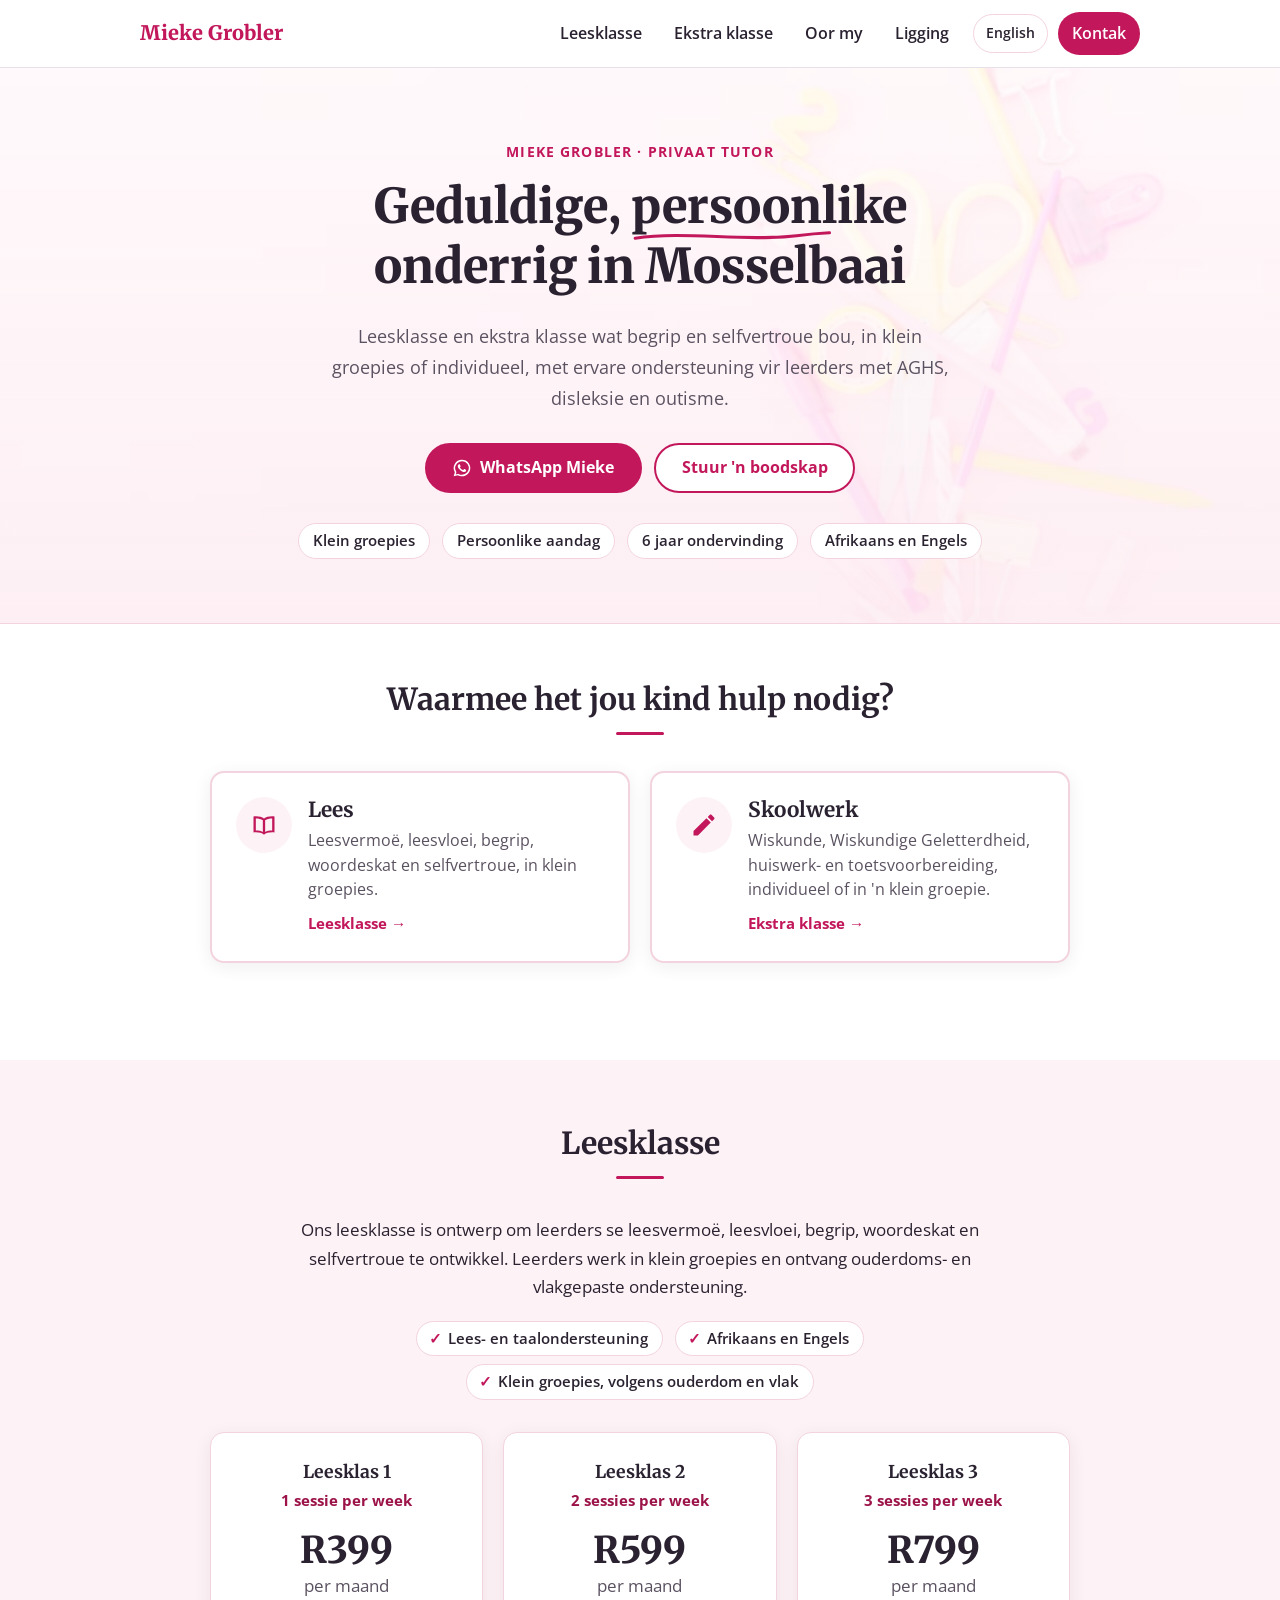
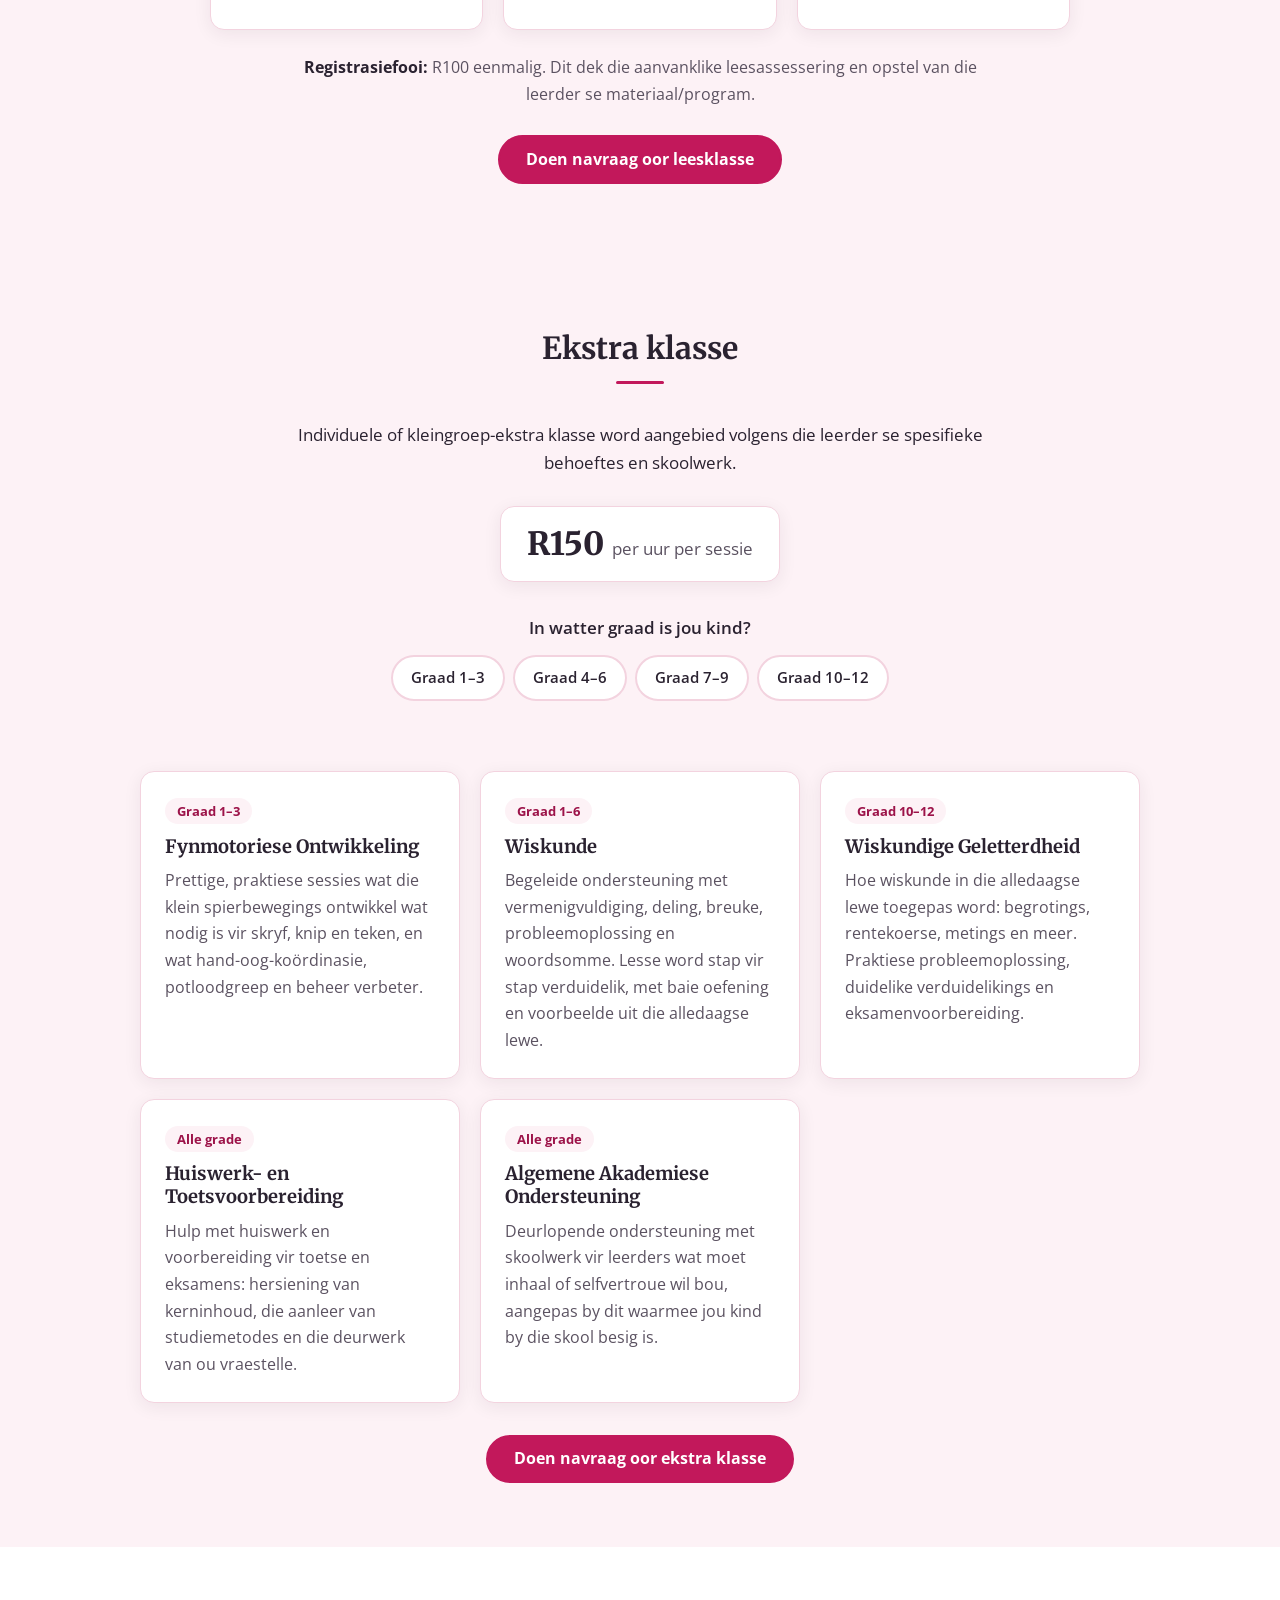
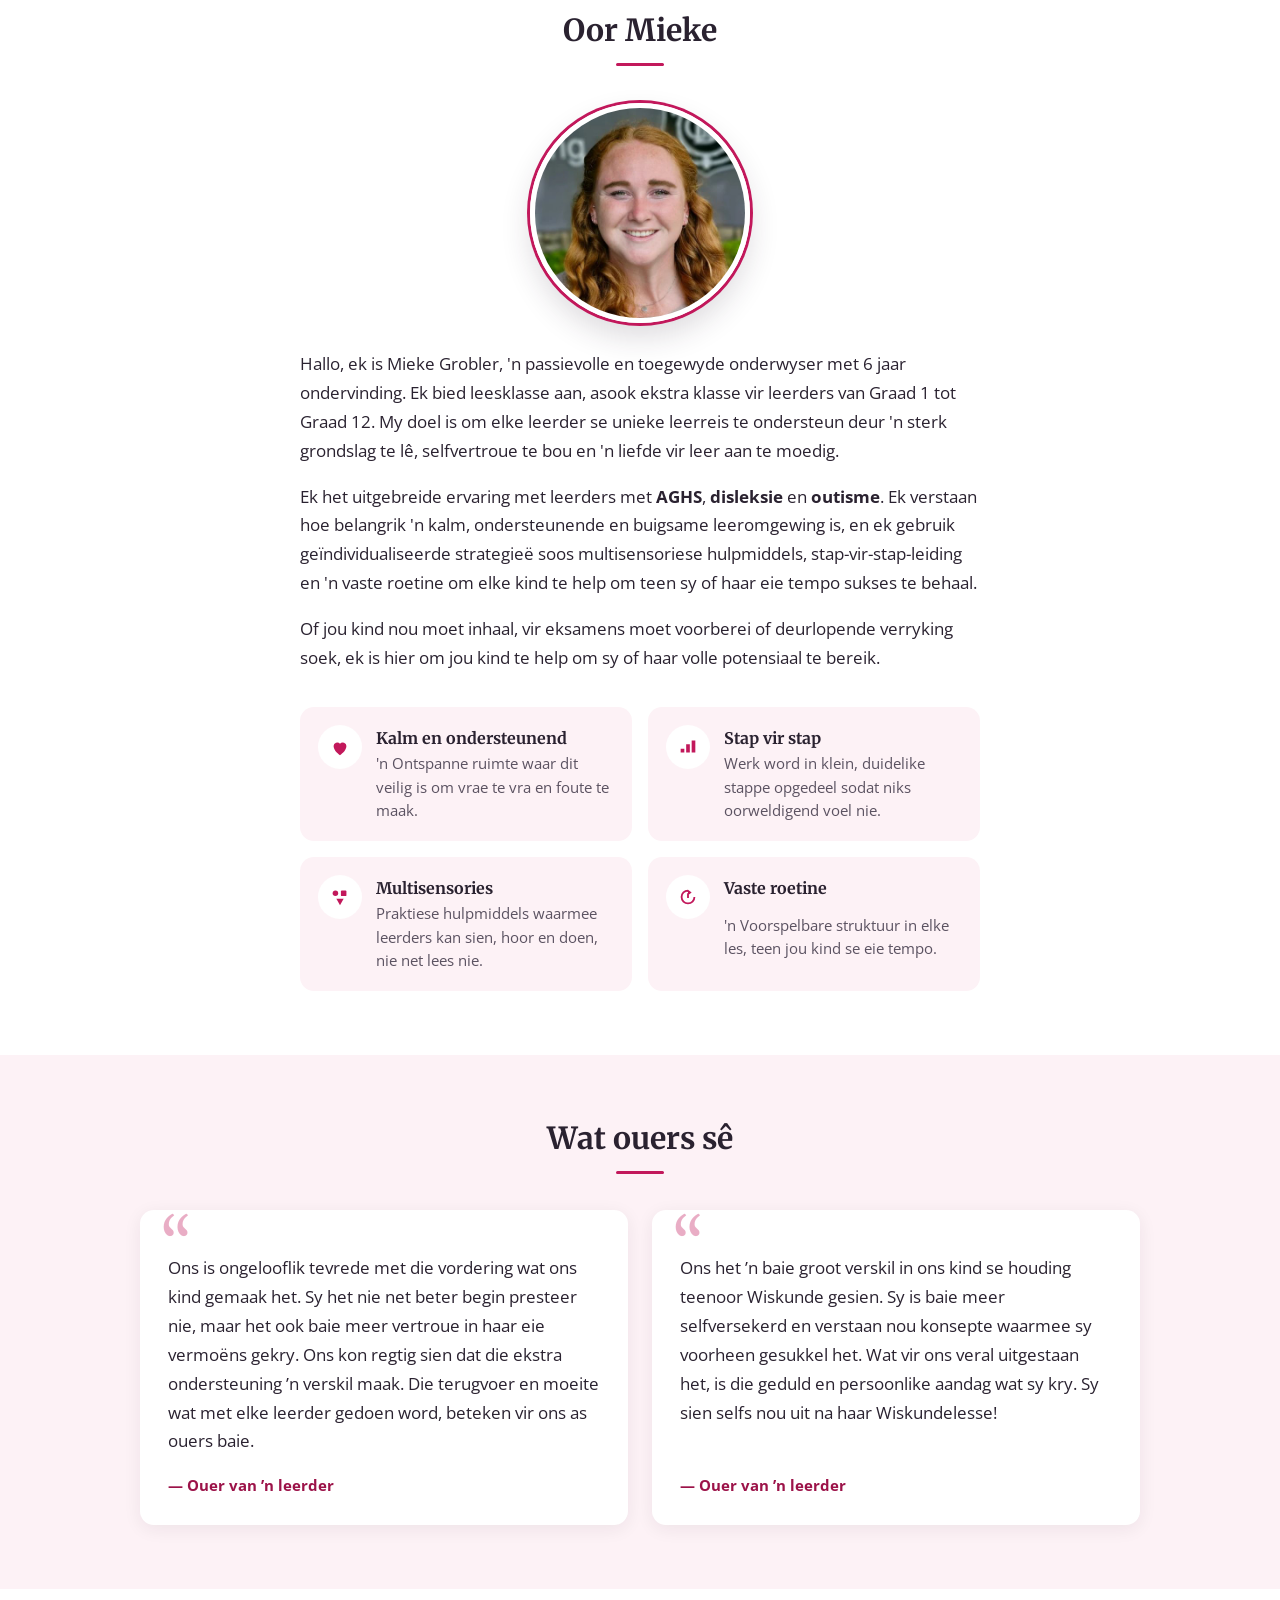
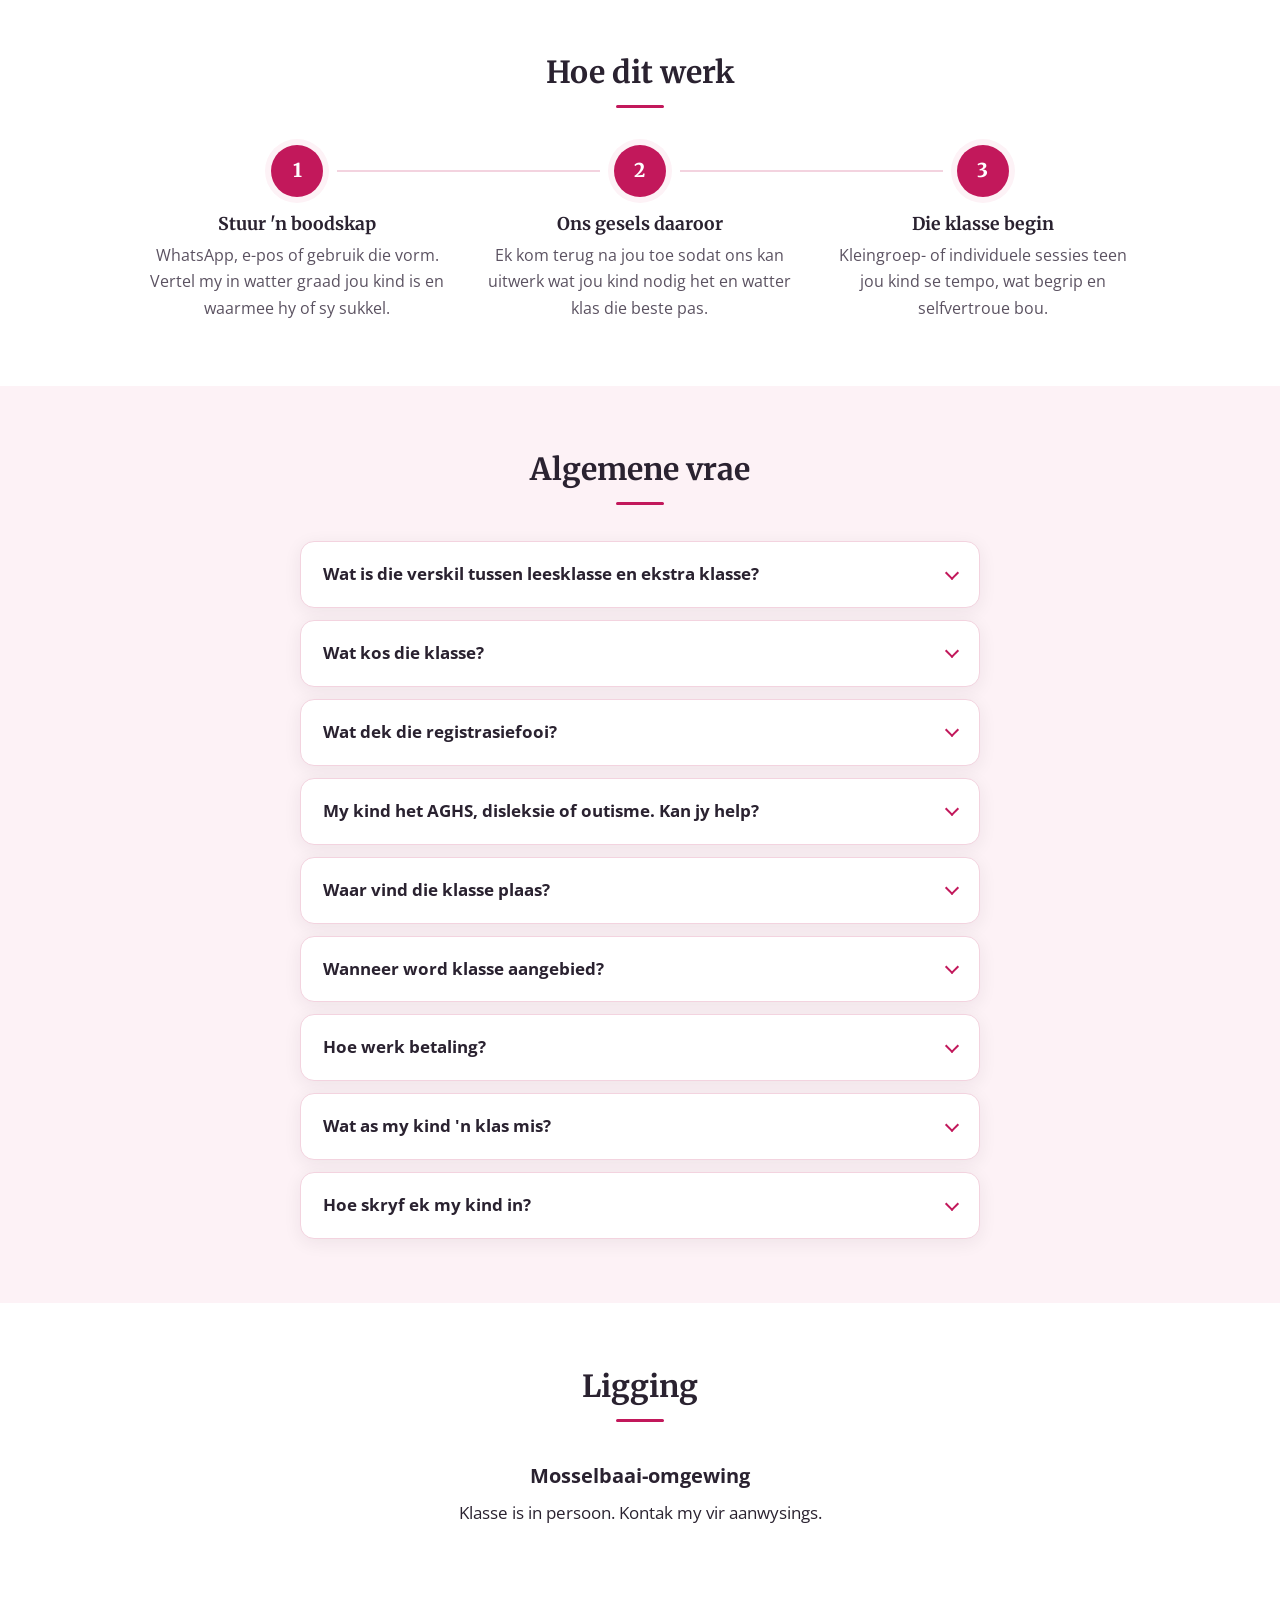
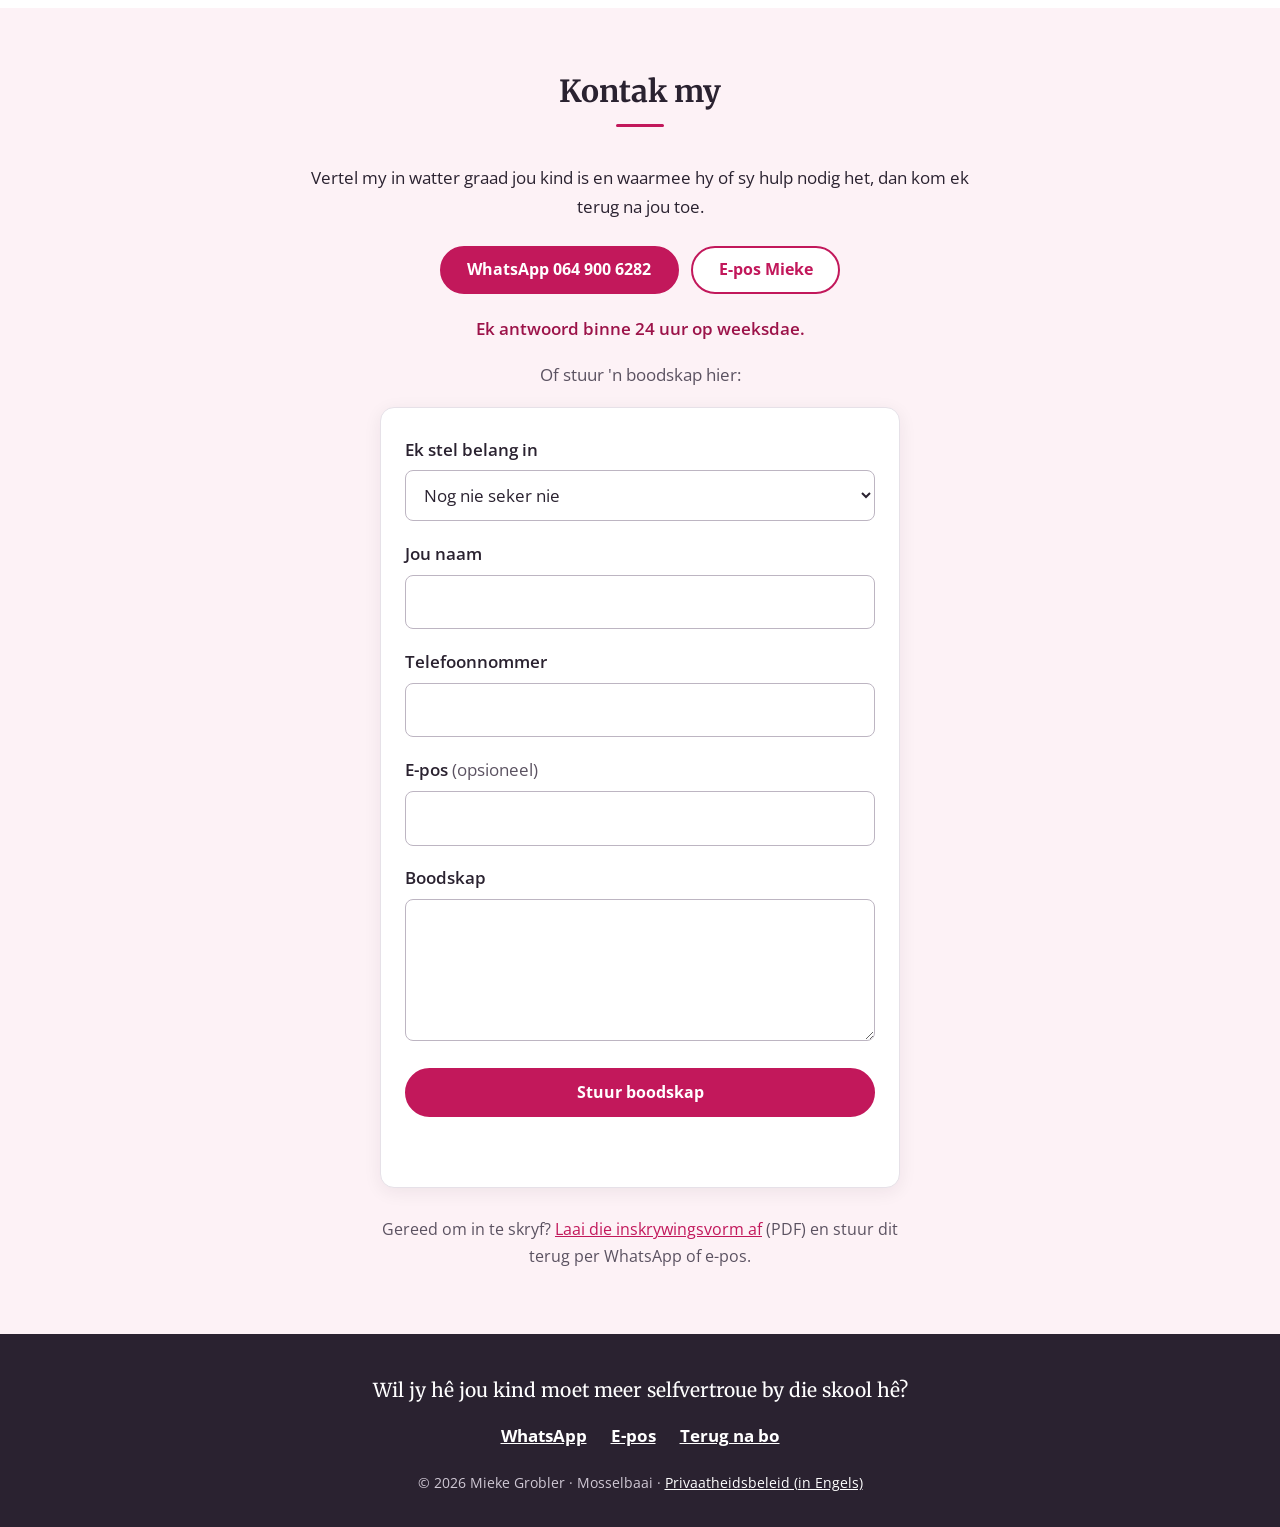
==== commit 5074ac68: "Offer Mathematics for Grades 1-6 Co-Authored-By: Claude Fable 5.2 <noreply@anthropic.com>" ====
--- a/afrikaans.html
+++ b/afrikaans.html
@@ -159,8 +159,8 @@
                     <h3>Fynmotoriese Ontwikkeling</h3>
                     <p>Prettige, praktiese sessies wat die klein spierbewegings ontwikkel wat nodig is vir skryf, knip en teken, en wat hand-oog-koördinasie, potloodgreep en beheer verbeter.</p>
                 </article>
-                <article class="card reveal" data-grades="4-6">
-                    <p class="card-tag">Graad 4–6</p>
+                <article class="card reveal" data-grades="1-3 4-6">
+                    <p class="card-tag">Graad 1–6</p>
                     <h3>Wiskunde</h3>
                     <p>Begeleide ondersteuning met vermenigvuldiging, deling, breuke, probleemoplossing en woordsomme. Lesse word stap vir stap verduidelik, met baie oefening en voorbeelde uit die alledaagse lewe.</p>
                 </article>
